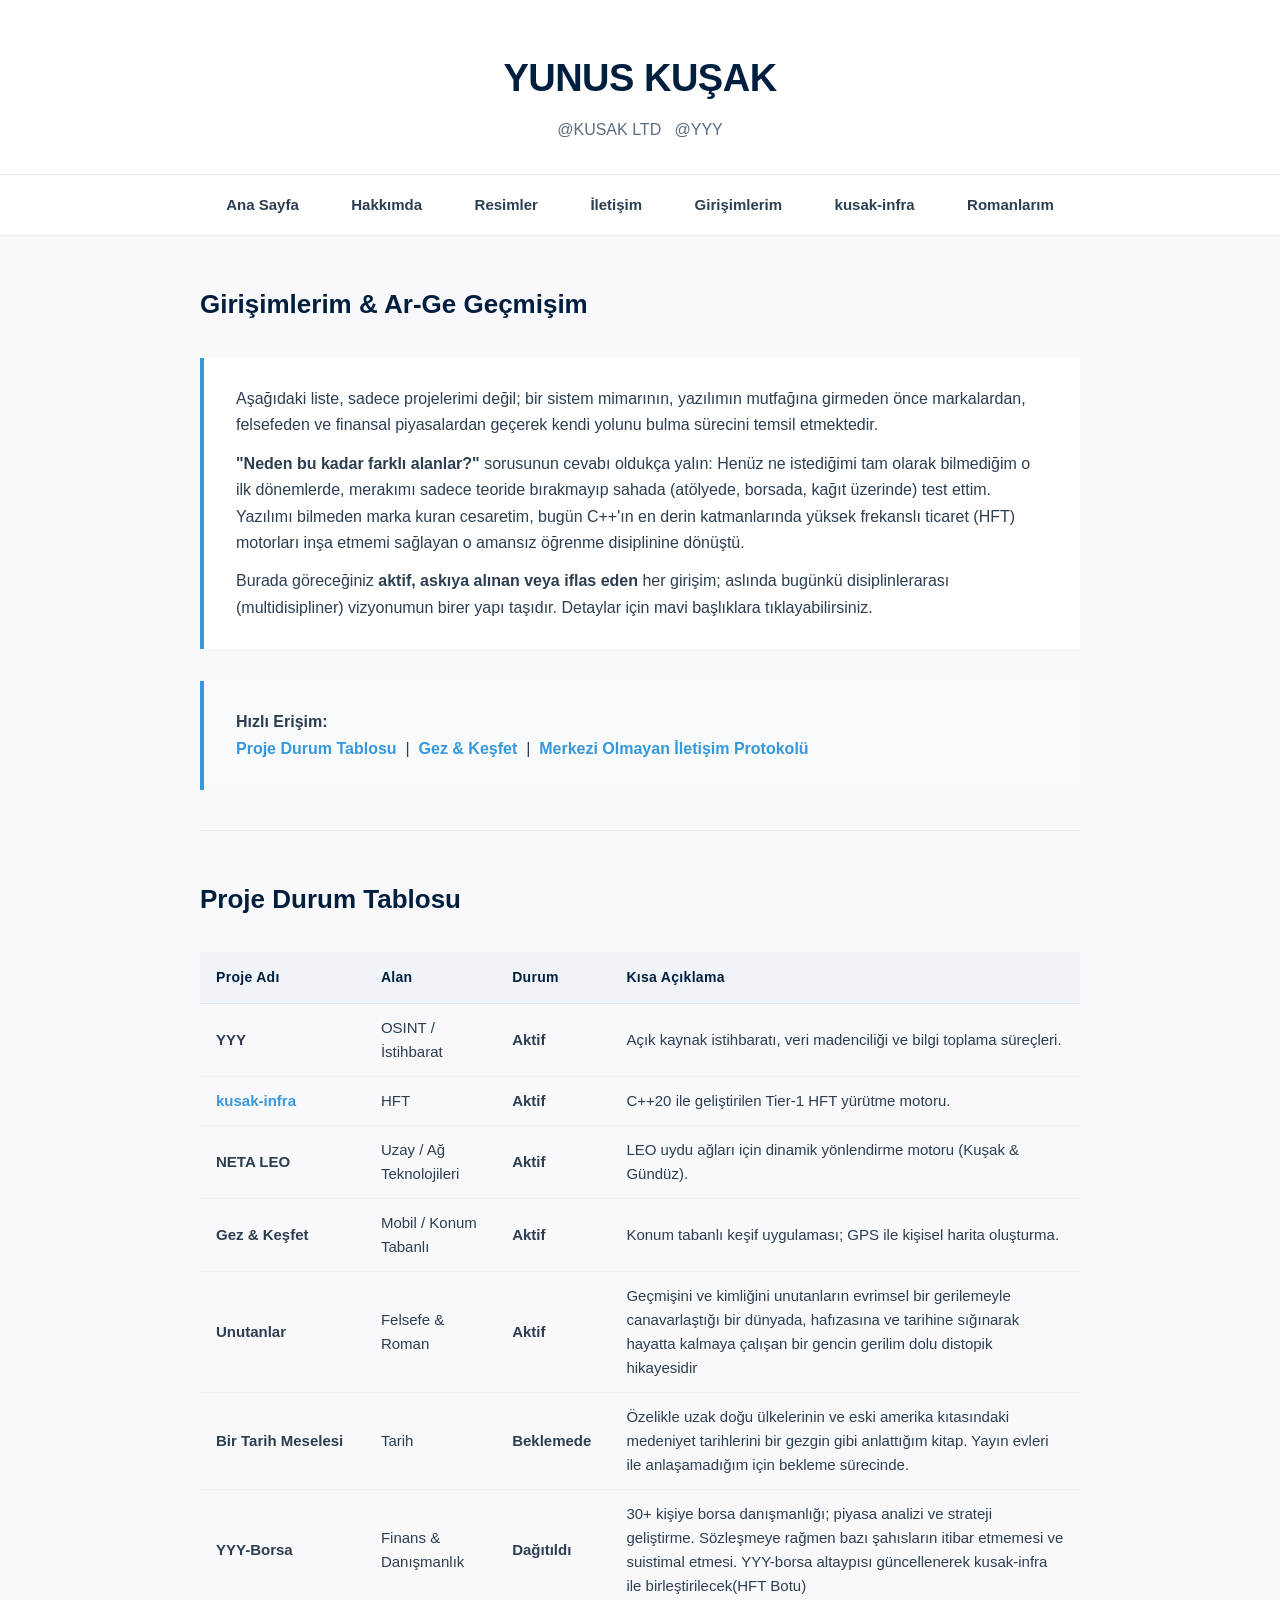
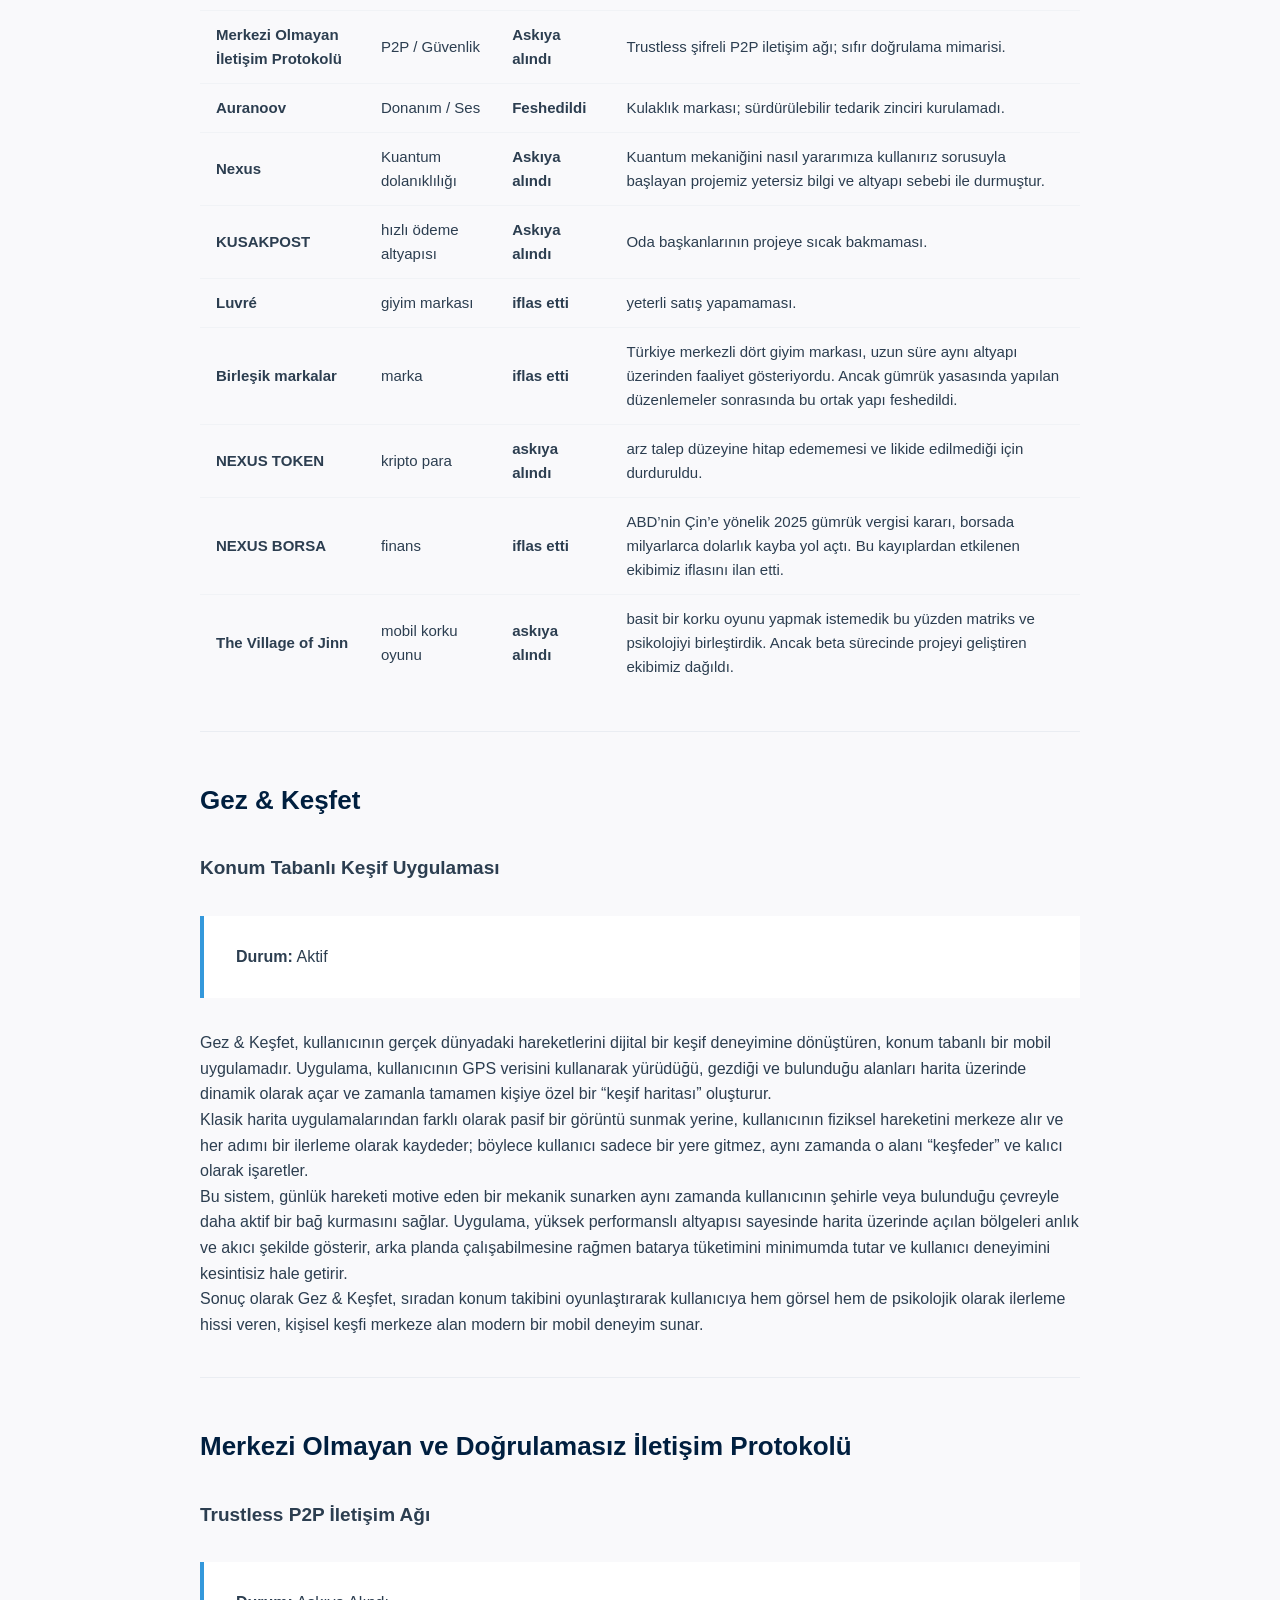
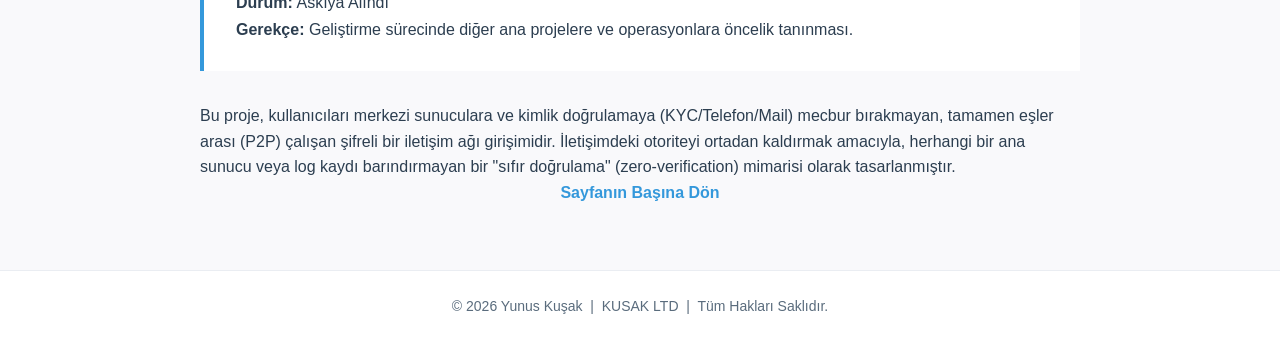
==== girisimlerim.html @ 176829d8 "Update girisimlerim.html" ====
<!DOCTYPE html>
<html>
<head>
    <title>Yunus Kuşak | Girişimlerim</title>
    <meta http-equiv="Content-Type" content="text/html; charset=utf-8">
    <link rel="stylesheet" href="style.css">
</head>
<body>

<div class="site-header">
    <h1>YUNUS KUŞAK</h1>
    <p>@KUSAK LTD &nbsp; @YYY</p>
</div>

<nav>
    <a href="index.html">Ana Sayfa</a>
    <a href="hakkimda.html">Hakkımda</a>
    <a href="resimler.html">Resimler</a>
    <a href="iletisim.html">İletişim</a>
    <a href="girisimlerim.html">Girişimlerim</a>
    <a href="kusak-infra.html">kusak-infra</a>
    <a href="romanlarim.html">Romanlarım</a>
</nav>

<div class="container">

    <h2>Girişimlerim & Ar-Ge Geçmişim</h2>

    <div class="kart-kutu">
        <p>
            Aşağıdaki liste, sadece projelerimi değil; bir sistem mimarının, yazılımın mutfağına girmeden önce markalardan, felsefeden ve finansal piyasalardan geçerek kendi yolunu bulma sürecini temsil etmektedir.
        </p>
        <p>
            <b>"Neden bu kadar farklı alanlar?"</b> sorusunun cevabı oldukça yalın: Henüz ne istediğimi tam olarak bilmediğim o ilk dönemlerde, merakımı sadece teoride bırakmayıp sahada (atölyede, borsada, kağıt üzerinde) test ettim. Yazılımı bilmeden marka kuran cesaretim, bugün C++'ın en derin katmanlarında yüksek frekanslı ticaret (HFT) motorları inşa etmemi sağlayan o amansız öğrenme disiplinine dönüştü.
        </p>
        <p>
            Burada göreceğiniz <b>aktif, askıya alınan veya iflas eden</b> her girişim; aslında bugünkü disiplinlerarası (multidisipliner) vizyonumun birer yapı taşıdır. Detaylar için mavi başlıklara tıklayabilirsiniz.
        </p>
    </div>

    <!-- Hızlı Erişim -->
    <div class="kart-kutu" style="background-color: #f8fafc;">
        <p>
            <b>Hızlı Erişim:</b><br>
            <a href="#tablo">Proje Durum Tablosu</a> &nbsp;|&nbsp;
            <a href="#gezkesfet">Gez &amp; Keşfet</a> &nbsp;|&nbsp;
            <a href="#trustless">Merkezi Olmayan İletişim Protokolü</a>
        </p>
    </div>

    <hr>

    <!-- Proje Durum Tablosu -->
    <a name="tablo"></a>
    <h2>Proje Durum Tablosu</h2>

    <table class="bilgi-tablosu" cellpadding="10" cellspacing="0">
        <tr>
            <th>Proje Adı</th>
            <th>Alan</th>
            <th>Durum</th>
            <th>Kısa Açıklama</th>
        </tr>
        <tr>
            <td><b>YYY</b></td>
            <td>OSINT / İstihbarat</td>
            <td><b>Aktif</b></td>
            <td>Açık kaynak istihbaratı, veri madenciliği ve bilgi toplama süreçleri.</td>
        </tr>
        <tr>
            <td><b><a href="kusak-infra.html">kusak-infra</a></b></td>
            <td>HFT</td>
            <td><b>Aktif</b></td>
            <td>C++20 ile geliştirilen Tier‑1 HFT yürütme motoru.</td>
        </tr>
        <tr>
            <td><b>NETA LEO</b></td>
            <td>Uzay / Ağ Teknolojileri</td>
            <td><b>Aktif</b></td>
            <td>LEO uydu ağları için dinamik yönlendirme motoru (Kuşak &amp; Gündüz).</td>
        </tr>
        <tr>
            <td><b>Gez &amp; Keşfet</b></td>
            <td>Mobil / Konum Tabanlı</td>
            <td><b>Aktif</b></td>
            <td>Konum tabanlı keşif uygulaması; GPS ile kişisel harita oluşturma.</td>
        </tr>
        <tr>
            <td><b>Unutanlar</b></td>
            <td>Felsefe &amp; Roman</td>
            <td><b>Aktif</b></td>
            <td>Geçmişini ve kimliğini unutanların evrimsel bir gerilemeyle canavarlaştığı bir dünyada, hafızasına ve tarihine sığınarak hayatta kalmaya çalışan bir gencin gerilim dolu distopik hikayesidir</td>
        </tr>
        <tr>
            <td><b>Bir Tarih Meselesi</b></td>
            <td>Tarih</td>
            <td><b>Beklemede</b></td>
            <td>Özelikle uzak doğu ülkelerinin ve eski amerika kıtasındaki medeniyet tarihlerini bir gezgin gibi anlattığım kitap. Yayın evleri ile anlaşamadığım için bekleme sürecinde.</td>
        </tr>
        <tr>
            <td><b>YYY-Borsa</b></td>
            <td>Finans &amp; Danışmanlık</td>
            <td><b>Dağıtıldı</b></td>
            <td>30+ kişiye borsa danışmanlığı; piyasa analizi ve strateji geliştirme. Sözleşmeye rağmen bazı şahısların itibar etmemesi ve suistimal etmesi. YYY-borsa altaypısı güncellenerek kusak-infra ile birleştirilecek(HFT Botu)</td>
        </tr>
        <tr>
            <td><b>Merkezi Olmayan İletişim Protokolü</b></td>
            <td>P2P / Güvenlik</td>
            <td><b>Askıya alındı</b></td>
            <td>Trustless şifreli P2P iletişim ağı; sıfır doğrulama mimarisi.</td>
        </tr>
        <tr>
            <td><b>Auranoov</b></td>
            <td>Donanım / Ses</td>
            <td><b>Feshedildi</b></td>
            <td>Kulaklık markası; sürdürülebilir tedarik zinciri kurulamadı.</td>
        </tr>
        <tr>
            <td><b>Nexus</b></td>
            <td>Kuantum dolanıklılığı</td>
            <td><b>Askıya alındı</b></td>
            <td>Kuantum mekaniğini nasıl yararımıza kullanırız sorusuyla başlayan projemiz yetersiz bilgi ve altyapı sebebi ile durmuştur.</td>
        </tr>
        <tr>
            <td><b>KUSAKPOST</b></td>
            <td>hızlı ödeme altyapısı</td>
            <td><b>Askıya alındı</b></td>
            <td>Oda başkanlarının projeye sıcak bakmaması.</td>
        </tr>
        <tr>
            <td><b>Luvré</b></td>
            <td>giyim markası</td>
            <td><b>iflas etti</b></td>
            <td>yeterli satış yapamaması.</td>
        </tr>
        <tr>
            <td><b>Birleşik markalar</b></td>
            <td>marka</td>
            <td><b>iflas etti</b></td>
            <td>Türkiye merkezli dört giyim markası, uzun süre aynı altyapı üzerinden faaliyet gösteriyordu. Ancak gümrük yasasında yapılan düzenlemeler sonrasında bu ortak yapı feshedildi.</td>
        </tr>
        <tr>
            <td><b>NEXUS TOKEN</b></td>
            <td>kripto para</td>
            <td><b>askıya alındı</b></td>
            <td>arz talep düzeyine hitap edememesi ve likide edilmediği için durduruldu.</td>
        </tr>
        <tr>
            <td><b>NEXUS BORSA</b></td>
            <td>finans</td>
            <td><b>iflas etti</b></td>
            <td>ABD’nin Çin’e yönelik 2025 gümrük vergisi kararı, borsada milyarlarca dolarlık kayba yol açtı. Bu kayıplardan etkilenen ekibimiz iflasını ilan etti.</td>
        </tr>
        <tr>
            <td><b>The Village of Jinn</b></td>
            <td>mobil korku oyunu</td>
            <td><b>askıya alındı</b></td>
            <td>basit bir korku oyunu yapmak istemedik bu yüzden matriks ve psikolojiyi birleştirdik. Ancak beta sürecinde projeyi geliştiren ekibimiz dağıldı.</td>
        </tr>
    </table>

    <hr>

    <!-- Gez & Keşfet Detay -->
    <a name="gezkesfet"></a>
    <h2>Gez &amp; Keşfet</h2>

    <h3>Konum Tabanlı Keşif Uygulaması</h3>

    <div class="kart-kutu">
        <p>
            <b>Durum:</b> Aktif
        </p>
    </div>

    <p>
        Gez &amp; Keşfet, kullanıcının gerçek dünyadaki hareketlerini dijital bir keşif deneyimine
        dönüştüren, konum tabanlı bir mobil uygulamadır. Uygulama, kullanıcının GPS verisini
        kullanarak yürüdüğü, gezdiği ve bulunduğu alanları harita üzerinde dinamik olarak açar ve
        zamanla tamamen kişiye özel bir “keşif haritası” oluşturur.
    </p>
    <p>
        Klasik harita uygulamalarından farklı olarak pasif bir görüntü sunmak yerine, kullanıcının
        fiziksel hareketini merkeze alır ve her adımı bir ilerleme olarak kaydeder; böylece kullanıcı
        sadece bir yere gitmez, aynı zamanda o alanı “keşfeder” ve kalıcı olarak işaretler.
    </p>
    <p>
        Bu sistem, günlük hareketi motive eden bir mekanik sunarken aynı zamanda kullanıcının
        şehirle veya bulunduğu çevreyle daha aktif bir bağ kurmasını sağlar. Uygulama, yüksek
        performanslı altyapısı sayesinde harita üzerinde açılan bölgeleri anlık ve akıcı şekilde
        gösterir, arka planda çalışabilmesine rağmen batarya tüketimini minimumda tutar ve
        kullanıcı deneyimini kesintisiz hale getirir.
    </p>
    <p>
        Sonuç olarak Gez &amp; Keşfet, sıradan konum takibini oyunlaştırarak kullanıcıya hem
        görsel hem de psikolojik olarak ilerleme hissi veren, kişisel keşfi merkeze alan modern
        bir mobil deneyim sunar.
    </p>

    <hr>

    <!-- Merkezi Olmayan İletişim Protokolü Detay -->
    <a name="trustless"></a>
    <h2>Merkezi Olmayan ve Doğrulamasız İletişim Protokolü</h2>

    <h3>Trustless P2P İletişim Ağı</h3>

    <div class="kart-kutu">
        <p>
            <b>Durum:</b> Askıya Alındı<br>
            <b>Gerekçe:</b> Geliştirme sürecinde diğer ana projelere ve operasyonlara öncelik tanınması.
        </p>
    </div>

    <p>
        Bu proje, kullanıcıları merkezi sunuculara ve kimlik doğrulamaya (KYC/Telefon/Mail)
        mecbur bırakmayan, tamamen eşler arası (P2P) çalışan şifreli bir iletişim ağı girişimidir.
        İletişimdeki otoriteyi ortadan kaldırmak amacıyla, herhangi bir ana sunucu veya log kaydı
        barındırmayan bir "sıfır doğrulama" (zero‑verification) mimarisi olarak tasarlanmıştır.
    </p>

    <p style="text-align: center;">
        <a href="#tablo">Sayfanın Başına Dön</a>
    </p>

</div>

<footer>
    <p>
        &copy; 2026 Yunus Kuşak &nbsp;|&nbsp; KUSAK LTD &nbsp;|&nbsp; Tüm Hakları Saklıdır.
    </p>
</footer>

</body>
</html>
---- style.css ----
* {
  margin: 0;
  padding: 0;
}

body {
  background-color: #F9F9FB;
  color: #2C3E50;
  font-family: 'Inter', 'Segoe UI', 'Roboto', Arial, Verdana, sans-serif;
  font-size: 16px;
  line-height: 1.6;
}

.site-header {
  background-color: #FFFFFF;
  padding: 48px 24px 32px 24px;
  text-align: center;
  border-bottom: 1px solid #EAEDF2;
}

.site-header h1 {
  color: #001F3F;
  font-size: 38px;
  font-weight: bold;
  letter-spacing: -0.5px;
  margin-bottom: 8px;
}

.site-header p {
  color: #5A6C7D;
  font-size: 16px;
}

nav {
  background-color: #FFFFFF;
  padding: 0;
  text-align: center;
  border-bottom: 1px solid #EAEDF2;
}

nav a {
  display: inline-block;
  color: #2C3E50;
  text-decoration: none;
  padding: 18px 24px;
  font-size: 15px;
  font-weight: bold;
}

nav a:hover {
  color: #3498DB;
  background-color: #F0F4F8;
}

.container {
  width: 880px;
  margin: 48px auto;
  padding: 0 24px;
}

h2 {
  color: #001F3F;
  font-size: 26px;
  font-weight: bold;
  margin-top: 48px;
  margin-bottom: 20px;
}

h3 {
  color: #2C3E50;
  font-size: 19px;
  font-weight: bold;
  margin-top: 32px;
  margin-bottom: 12px;
}

hr {
  border: none;
  border-top: 1px solid #EAEDF2;
  margin: 40px 0;
}

a {
  color: #3498DB;
  text-decoration: none;
  font-weight: bold;
}

a:hover {
  color: #001F3F;
  text-decoration: underline;
}

ul, ol {
  padding-left: 24px;
  margin: 16px 0;
  line-height: 1.7;
  color: #2C3E50;
}

table {
  border-collapse: collapse;
  width: 100%;
  margin: 32px 0;
  background-color: transparent;
  border: 1px solid #E1E6EC;
}

th {
  background-color: #F0F4F8;
  color: #001F3F;
  padding: 14px 16px;
  text-align: left;
  font-weight: bold;
  font-size: 14px;
  letter-spacing: 0.3px;
  border-bottom: 1px solid #E1E6EC;
}

td {
  padding: 12px 16px;
  border-bottom: 1px solid #F1F3F6;
  color: #2C3E50;
  background-color: #FFFFFF;
  vertical-align: middle;
  font-size: 15px;
}

tr:last-child td {
  border-bottom: none;
}

tr:hover td {
  background-color: #F9FBFD;
}

.kart-kutu {
  background-color: #FFFFFF;
  border: none;
  border-left: 4px solid #3498DB;
  padding: 28px 32px;
  margin: 32px 0;
}

.kart-kutu p {
  margin-bottom: 12px;
  color: #2C3E50;
  line-height: 1.65;
}

.kart-kutu p:last-child {
  margin-bottom: 0;
}

.form-satir {
  margin-bottom: 28px;
}

label {
  display: block;
  color: #001F3F;
  font-weight: bold;
  font-size: 15px;
  margin-bottom: 8px;
}

input[type="text"],
input[type="password"],
input[type="email"],
textarea {
  width: 100%;
  max-width: 600px;
  background-color: #FFFFFF;
  border: 1px solid #DDE1E7;
  color: #2C3E50;
  padding: 12px 16px;
  font-family: inherit;
  font-size: 16px;
}

input:focus,
textarea:focus {
  border-color: #3498DB;
  outline: none;
  background-color: #F5FAFF;
}

textarea {
  vertical-align: top;
}

input[type="submit"],
input[type="reset"] {
  background-color: #3498DB;
  color: #FFFFFF;
  border: none;
  padding: 12px 32px;
  font-family: inherit;
  font-size: 16px;
  font-weight: bold;
  margin-right: 12px;
}

input[type="reset"] {
  background-color: #E1E6EC;
  color: #2C3E50;
}

input[type="submit"]:hover {
  background-color: #001F3F;
}

input[type="reset"]:hover {
  background-color: #CFD6DF;
}

input[type="checkbox"],
input[type="radio"] {
  margin-right: 8px;
}

.secenekler {
  line-height: 2;
}

.resim-alan {
  background-color: #FFFFFF;
  border: 1px solid #EAEDF2;
  display: inline-block;
  padding: 12px;
  margin: 12px;
  text-align: center;
  vertical-align: top;
  width: 240px;
}

.resim-alan p {
  color: #2C3E50;
  font-size: 14px;
  font-weight: bold;
  margin: 10px 0 0 0;
}

.resim-alan img {
  width: 100%;
  height: auto;
  background-color: #F0F4F8;
  display: block;
  border: 1px solid #EAEDF2;
}

.profil-resim {
  border: 2px solid #3498DB;
  padding: 3px;
  background-color: #FFFFFF;
}

.bilgi-tablosu,
.girisim-tablosu {
  background-color: transparent;
  border: none;
}

.bilgi-tablosu td,
.girisim-tablosu td {
  background-color: transparent;
}

.bilgi-etiket {
  background-color: #F0F4F8;
  width: 160px;
  color: #001F3F;
  font-weight: bold;
}

.bilgi-deger {
  background-color: #FFFFFF;
  color: #2C3E50;
}

footer {
  background-color: #FFFFFF;
  border-top: 1px solid #EAEDF2;
  text-align: center;
  padding: 24px;
  color: #5A6C7D;
  font-size: 14px;
  margin-top: 64px;
}

footer a {
  color: #3498DB;
  text-decoration: none;
  font-weight: bold;
}

footer a:hover {
  color: #001F3F;
}

.tesekkur-bolum {
  background-color: #FFFFFF;
  border: 1px solid #EAEDF2;
  padding: 32px 24px;
  margin-top: 40px;
  text-align: center;
}

.tesekkur-bolum h2 {
  color: #001F3F;
  margin-bottom: 20px;
}

.tesekkur-bolum h3 {
  color: #3498DB;
}

.tesekkur-bolum p {
  color: #2C3E50;
  max-width: 600px;
  margin: 0 auto 16px auto;
}

.tesekkur-bolum .isim-listesi {
  list-style: none;
  padding: 0;
  text-align: center;
}

.tesekkur-bolum .isim-listesi li {
  display: inline-block;
  margin: 6px 12px;
  font-weight: bold;
  color: #2C3E50;
}
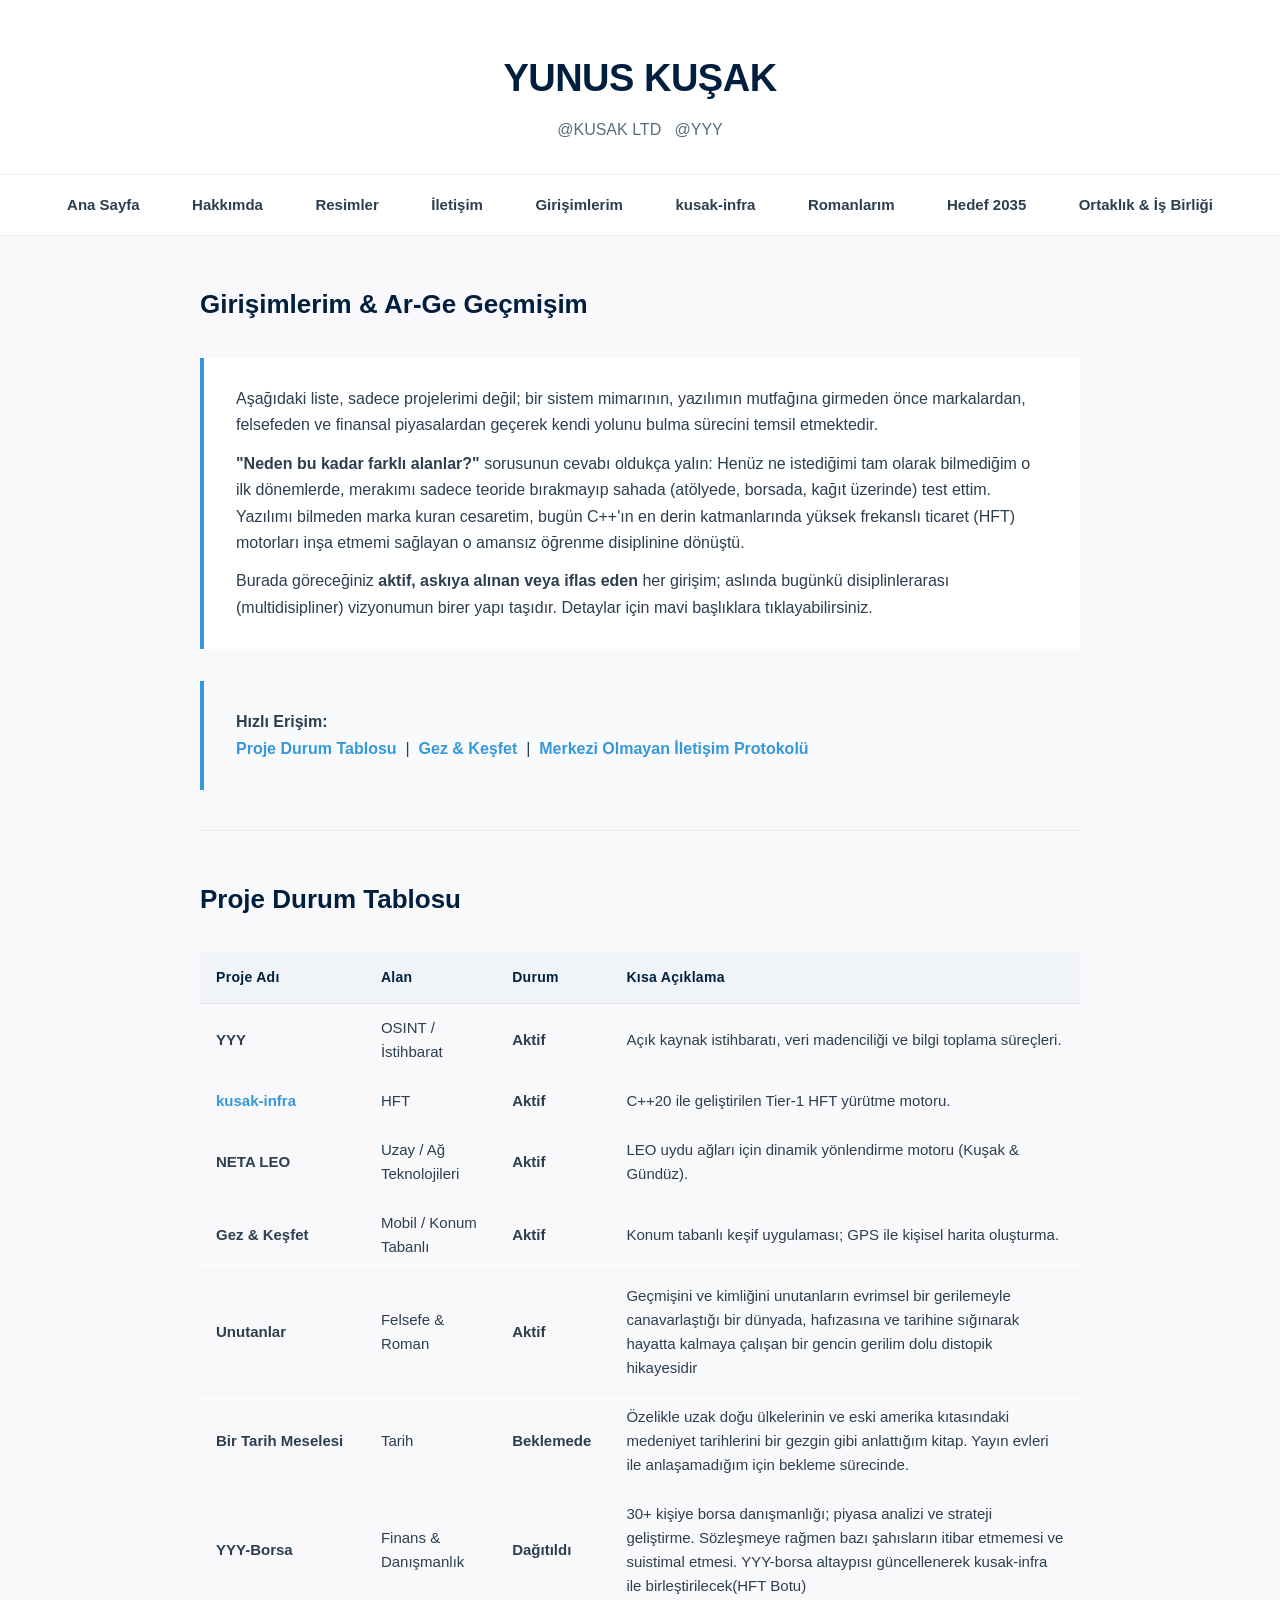
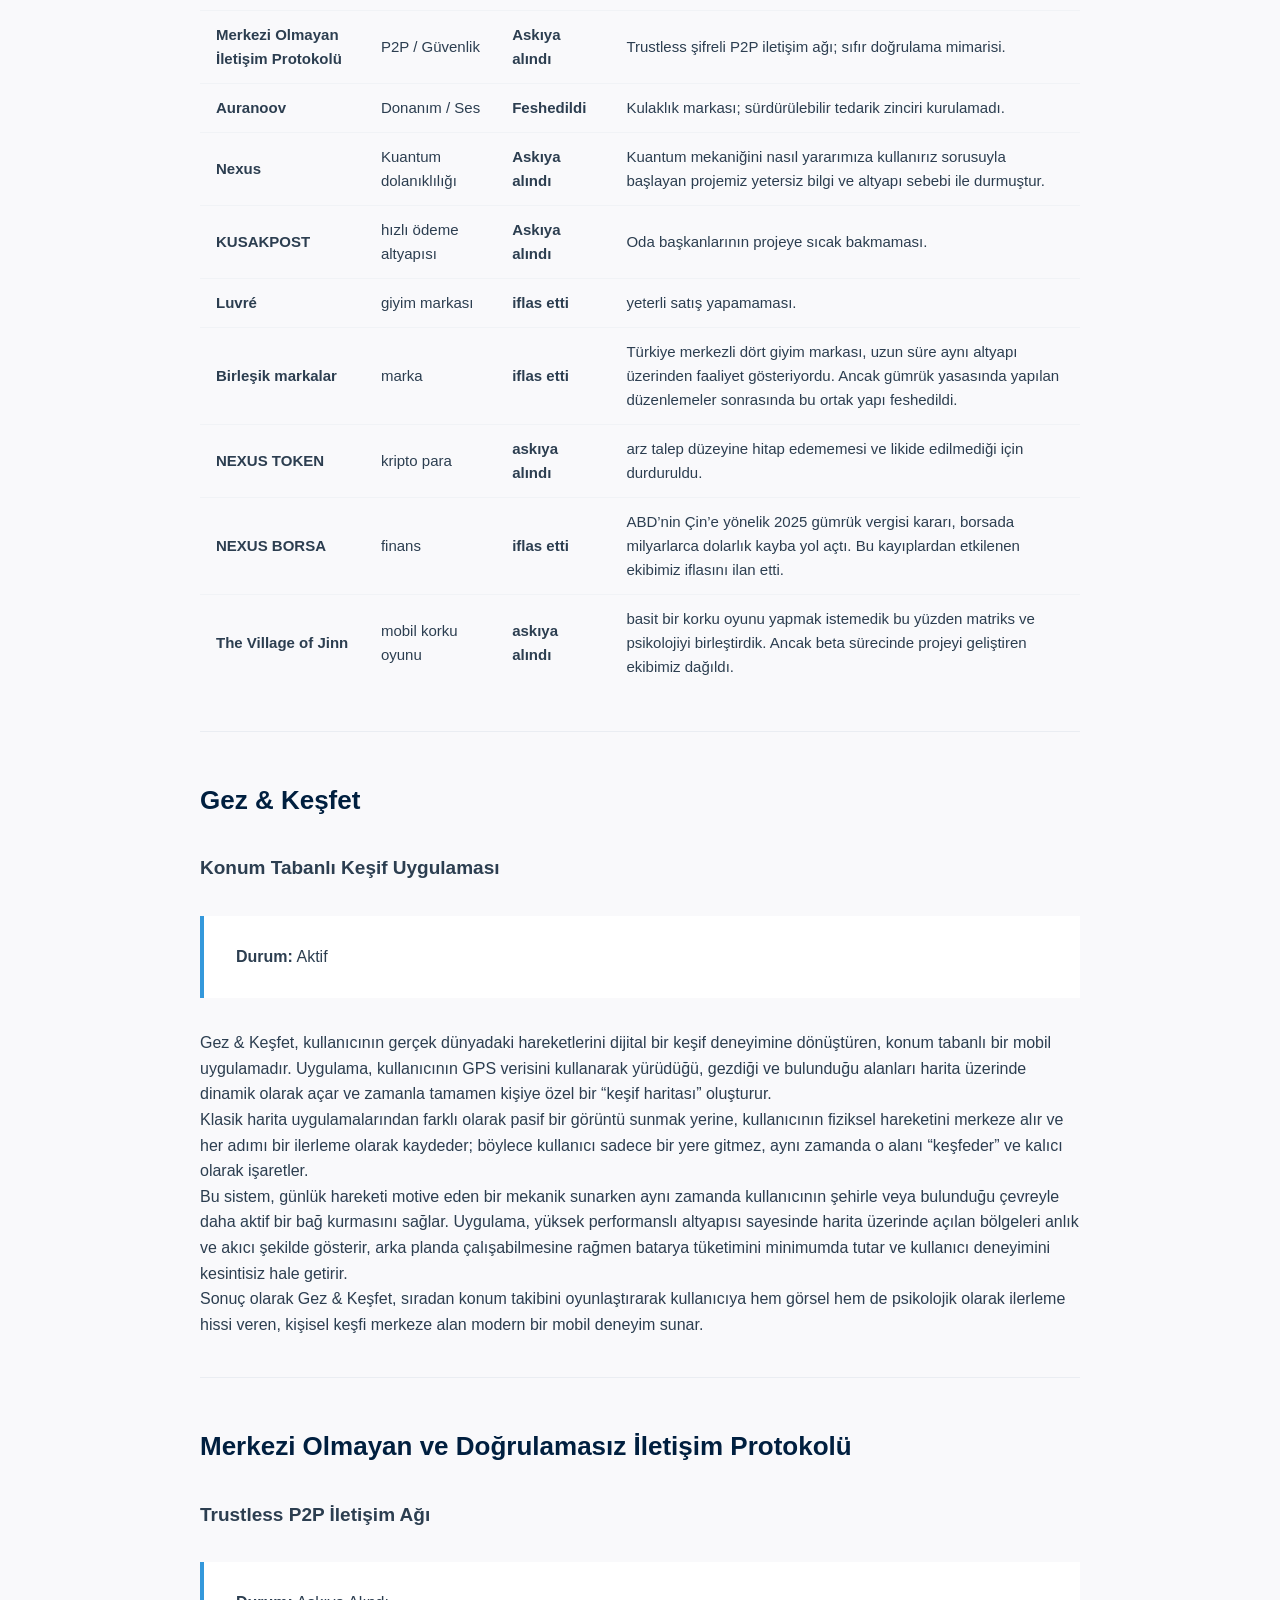
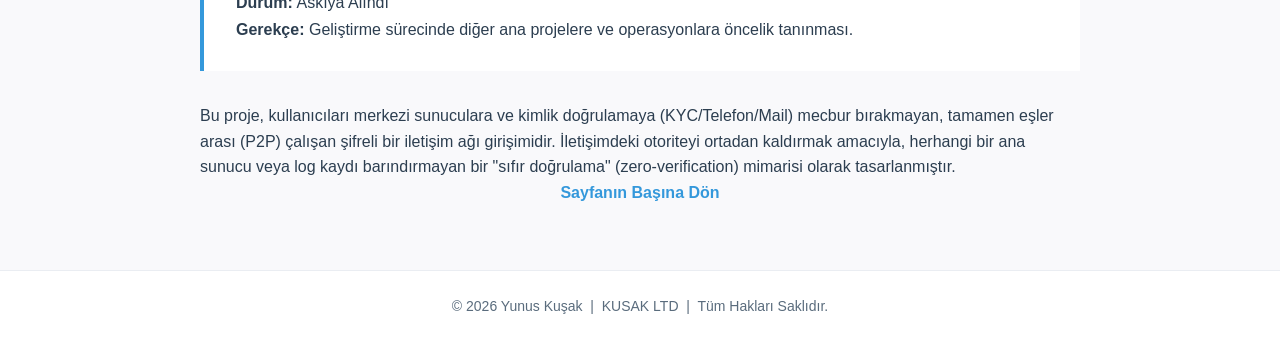
==== commit 7f2ee1f7: "Update girisimlerim.html" ====
--- a/girisimlerim.html
+++ b/girisimlerim.html
@@ -20,6 +20,8 @@
     <a href="girisimlerim.html">Girişimlerim</a>
     <a href="kusak-infra.html">kusak-infra</a>
     <a href="romanlarim.html">Romanlarım</a>
+    <a href="hedef2035.html">Hedef 2035</a>
+    <a href="ortaklik.html">Ortaklık & İş Birliği</a>
 </nav>
 
 <div class="container">
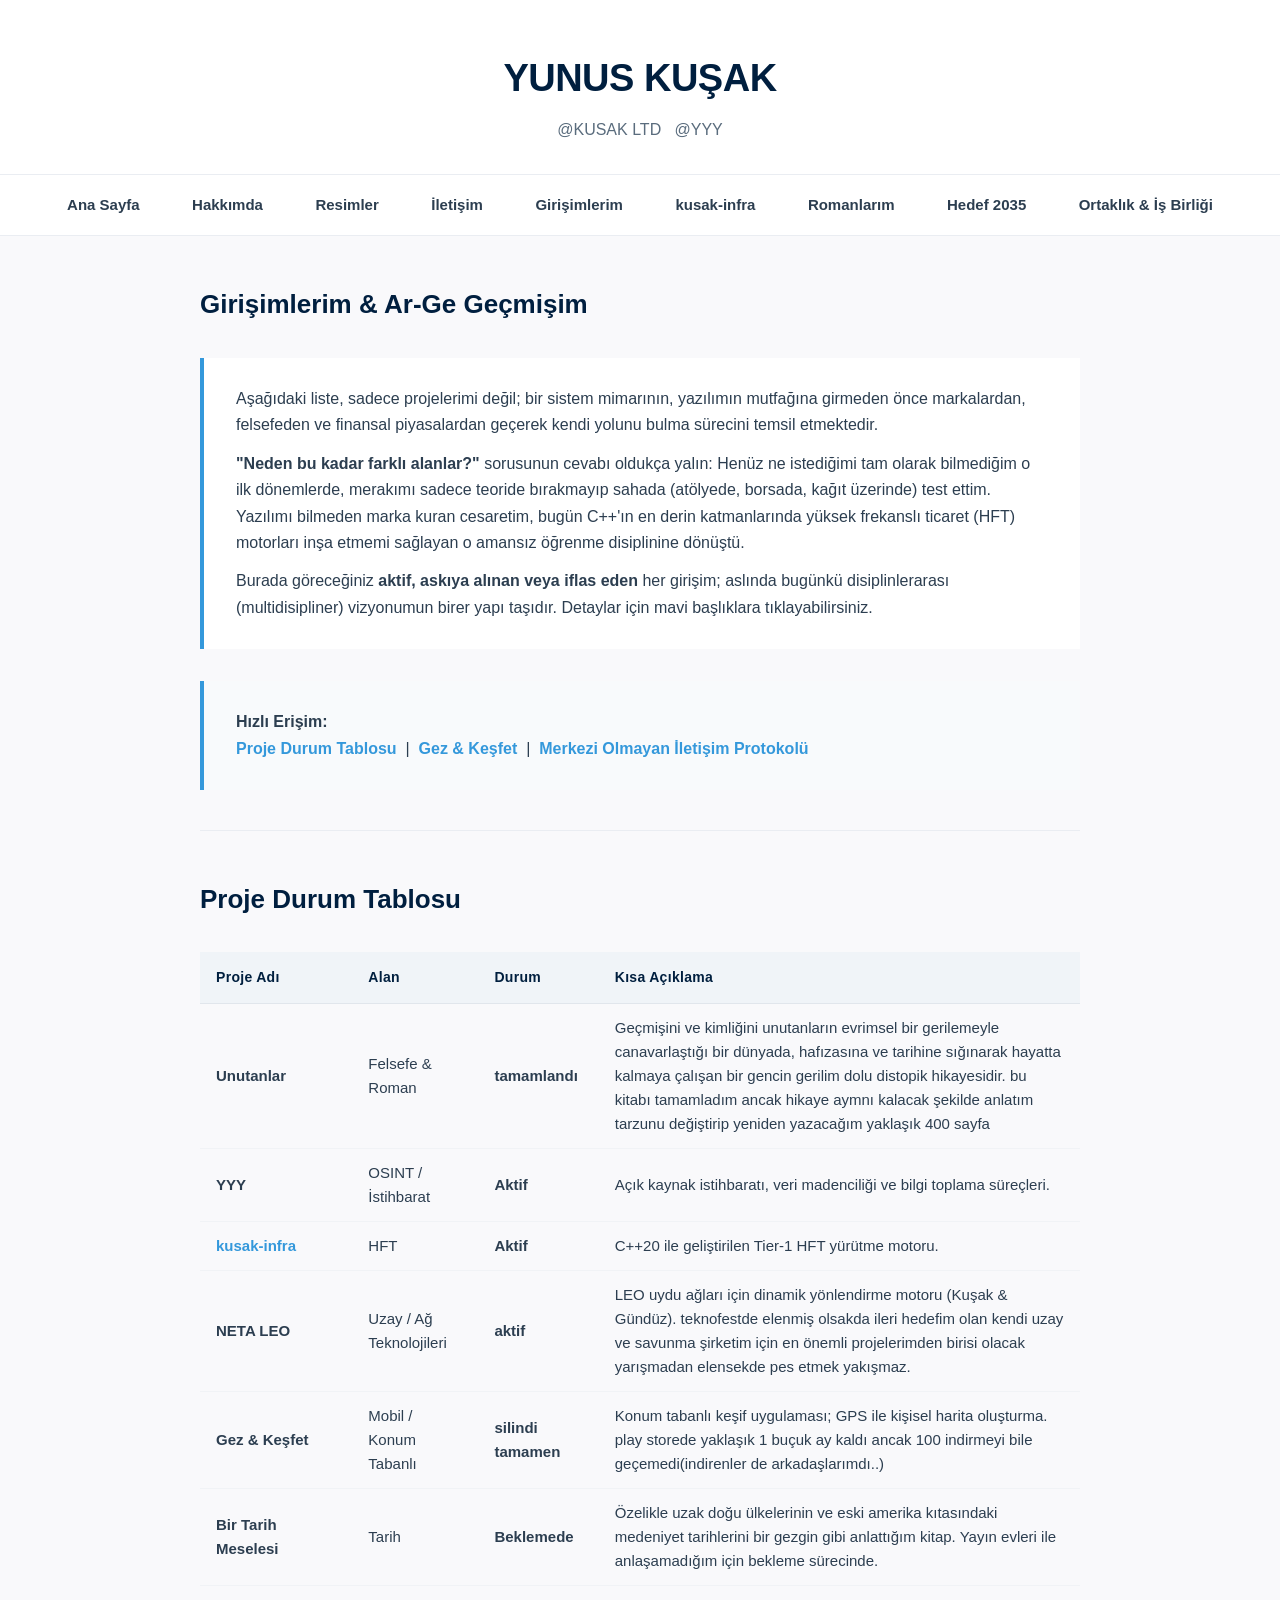
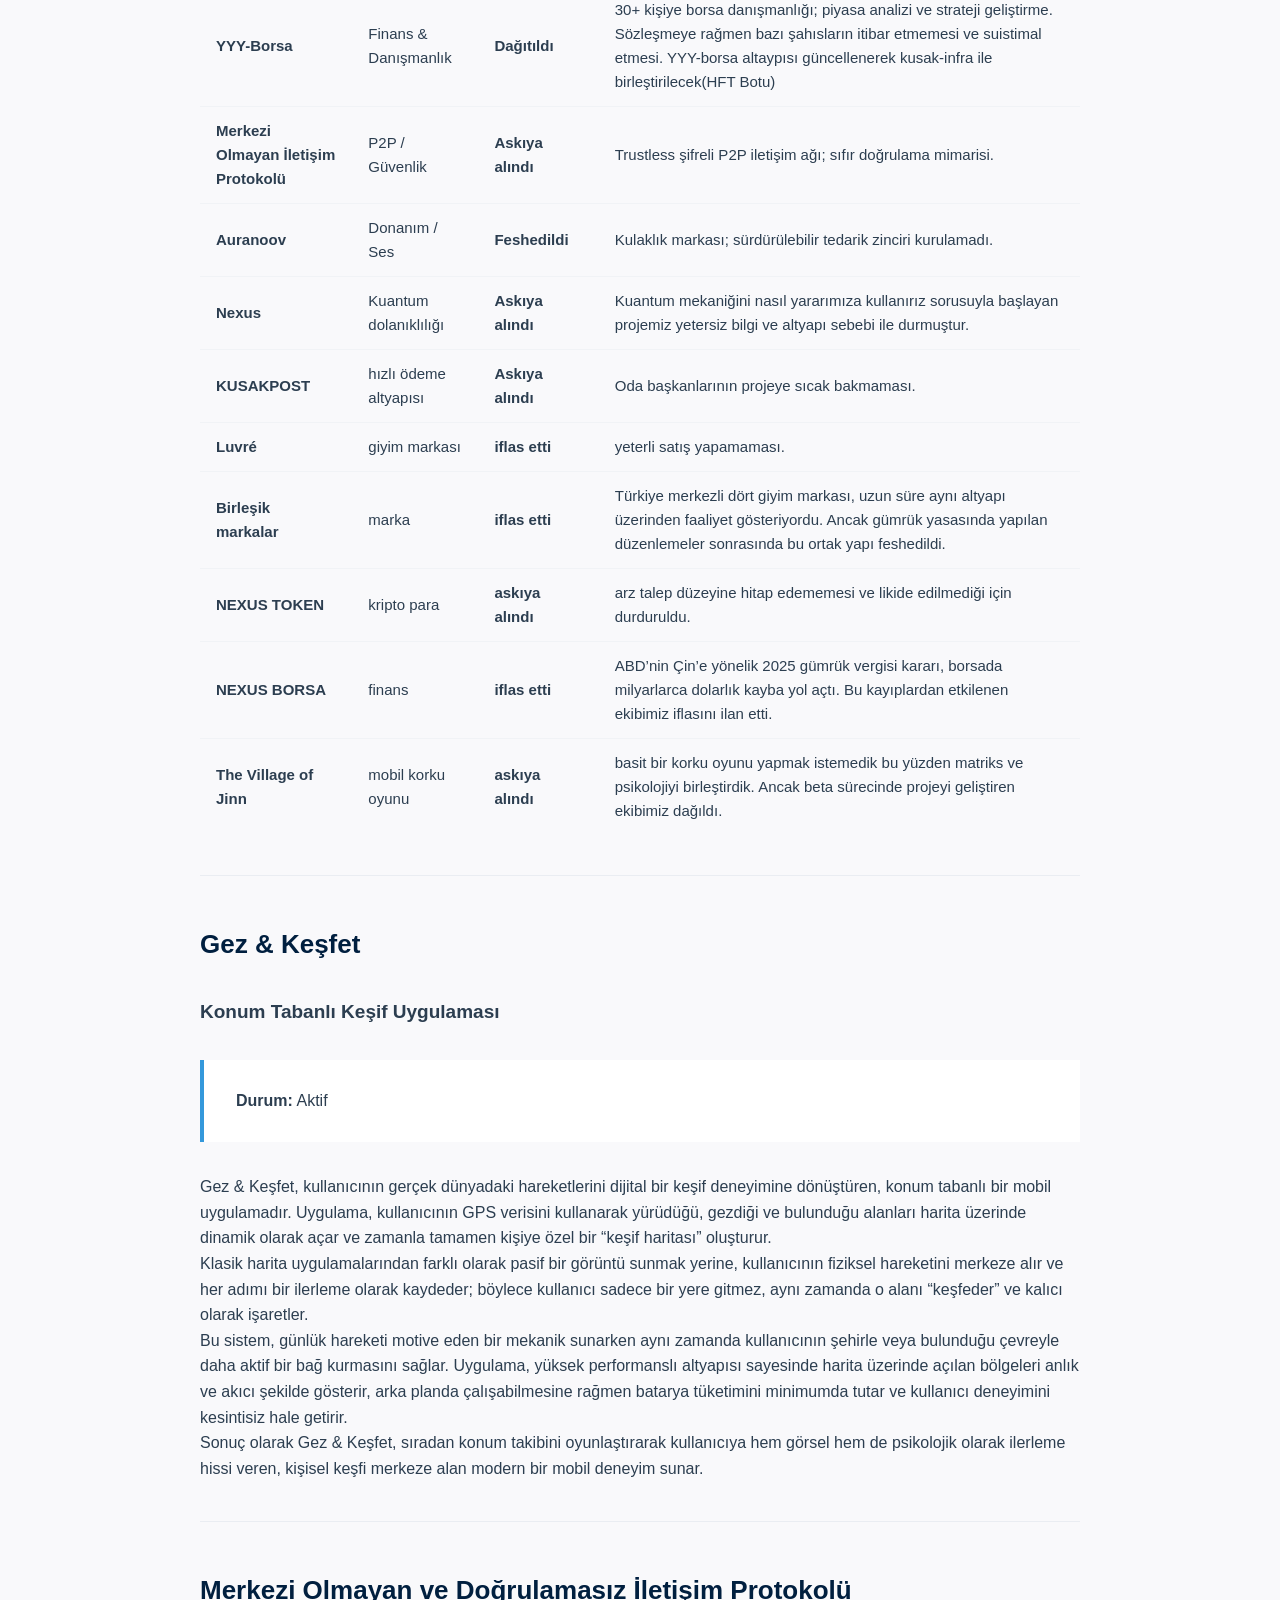
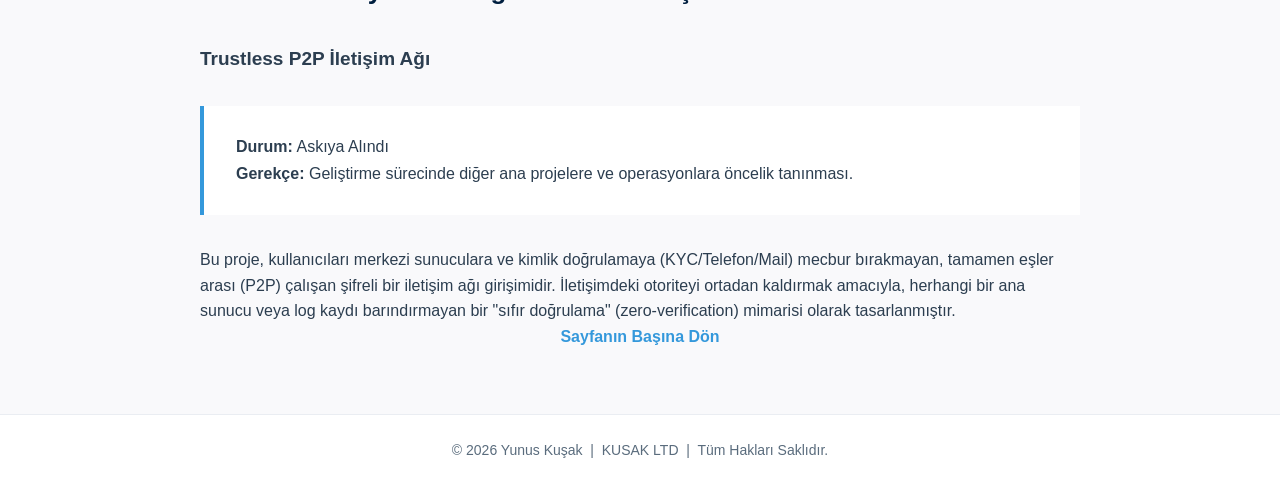
==== commit f2616a46: "Update girisimlerim.html" ====
--- a/girisimlerim.html
+++ b/girisimlerim.html
@@ -24,7 +24,7 @@
     <a href="ortaklik.html">Ortaklık & İş Birliği</a>
 </nav>
 
-<div class="container">
+<div class="container"> 
 
     <h2>Girişimlerim & Ar-Ge Geçmişim</h2>
 
@@ -64,6 +64,12 @@
             <th>Kısa Açıklama</th>
         </tr>
         <tr>
+            <td><b>Unutanlar</b></td>
+            <td>Felsefe &amp; Roman</td>
+            <td><b>tamamlandı</b></td>
+            <td>Geçmişini ve kimliğini unutanların evrimsel bir gerilemeyle canavarlaştığı bir dünyada, hafızasına ve tarihine sığınarak hayatta kalmaya çalışan bir gencin gerilim dolu distopik hikayesidir. bu kitabı tamamladım ancak hikaye aymnı kalacak şekilde anlatım tarzunu değiştirip yeniden yazacağım yaklaşık 400 sayfa</td>
+        </tr>
+        <tr>
             <td><b>YYY</b></td>
             <td>OSINT / İstihbarat</td>
             <td><b>Aktif</b></td>
@@ -78,20 +84,15 @@
         <tr>
             <td><b>NETA LEO</b></td>
             <td>Uzay / Ağ Teknolojileri</td>
-            <td><b>Aktif</b></td>
-            <td>LEO uydu ağları için dinamik yönlendirme motoru (Kuşak &amp; Gündüz).</td>
+            <td><b>aktif</b></td>
+            <td>LEO uydu ağları için dinamik yönlendirme motoru (Kuşak &amp; Gündüz). teknofestde elenmiş olsakda ileri hedefim olan kendi uzay ve savunma şirketim için en önemli projelerimden birisi olacak yarışmadan elensekde pes etmek yakışmaz.</td>
         </tr>
         <tr>
             <td><b>Gez &amp; Keşfet</b></td>
             <td>Mobil / Konum Tabanlı</td>
-            <td><b>Aktif</b></td>
-            <td>Konum tabanlı keşif uygulaması; GPS ile kişisel harita oluşturma.</td>
-        </tr>
-        <tr>
-            <td><b>Unutanlar</b></td>
-            <td>Felsefe &amp; Roman</td>
-            <td><b>Aktif</b></td>
-            <td>Geçmişini ve kimliğini unutanların evrimsel bir gerilemeyle canavarlaştığı bir dünyada, hafızasına ve tarihine sığınarak hayatta kalmaya çalışan bir gencin gerilim dolu distopik hikayesidir</td>
+            <td><b>silindi tamamen</b></td>
+            <td>Konum tabanlı keşif uygulaması; GPS ile kişisel harita oluşturma. play storede yaklaşık 1 buçuk ay kaldı ancak 100 indirmeyi bile 
+             geçemedi(indirenler de arkadaşlarımdı..)</td>
         </tr>
         <tr>
             <td><b>Bir Tarih Meselesi</b></td>
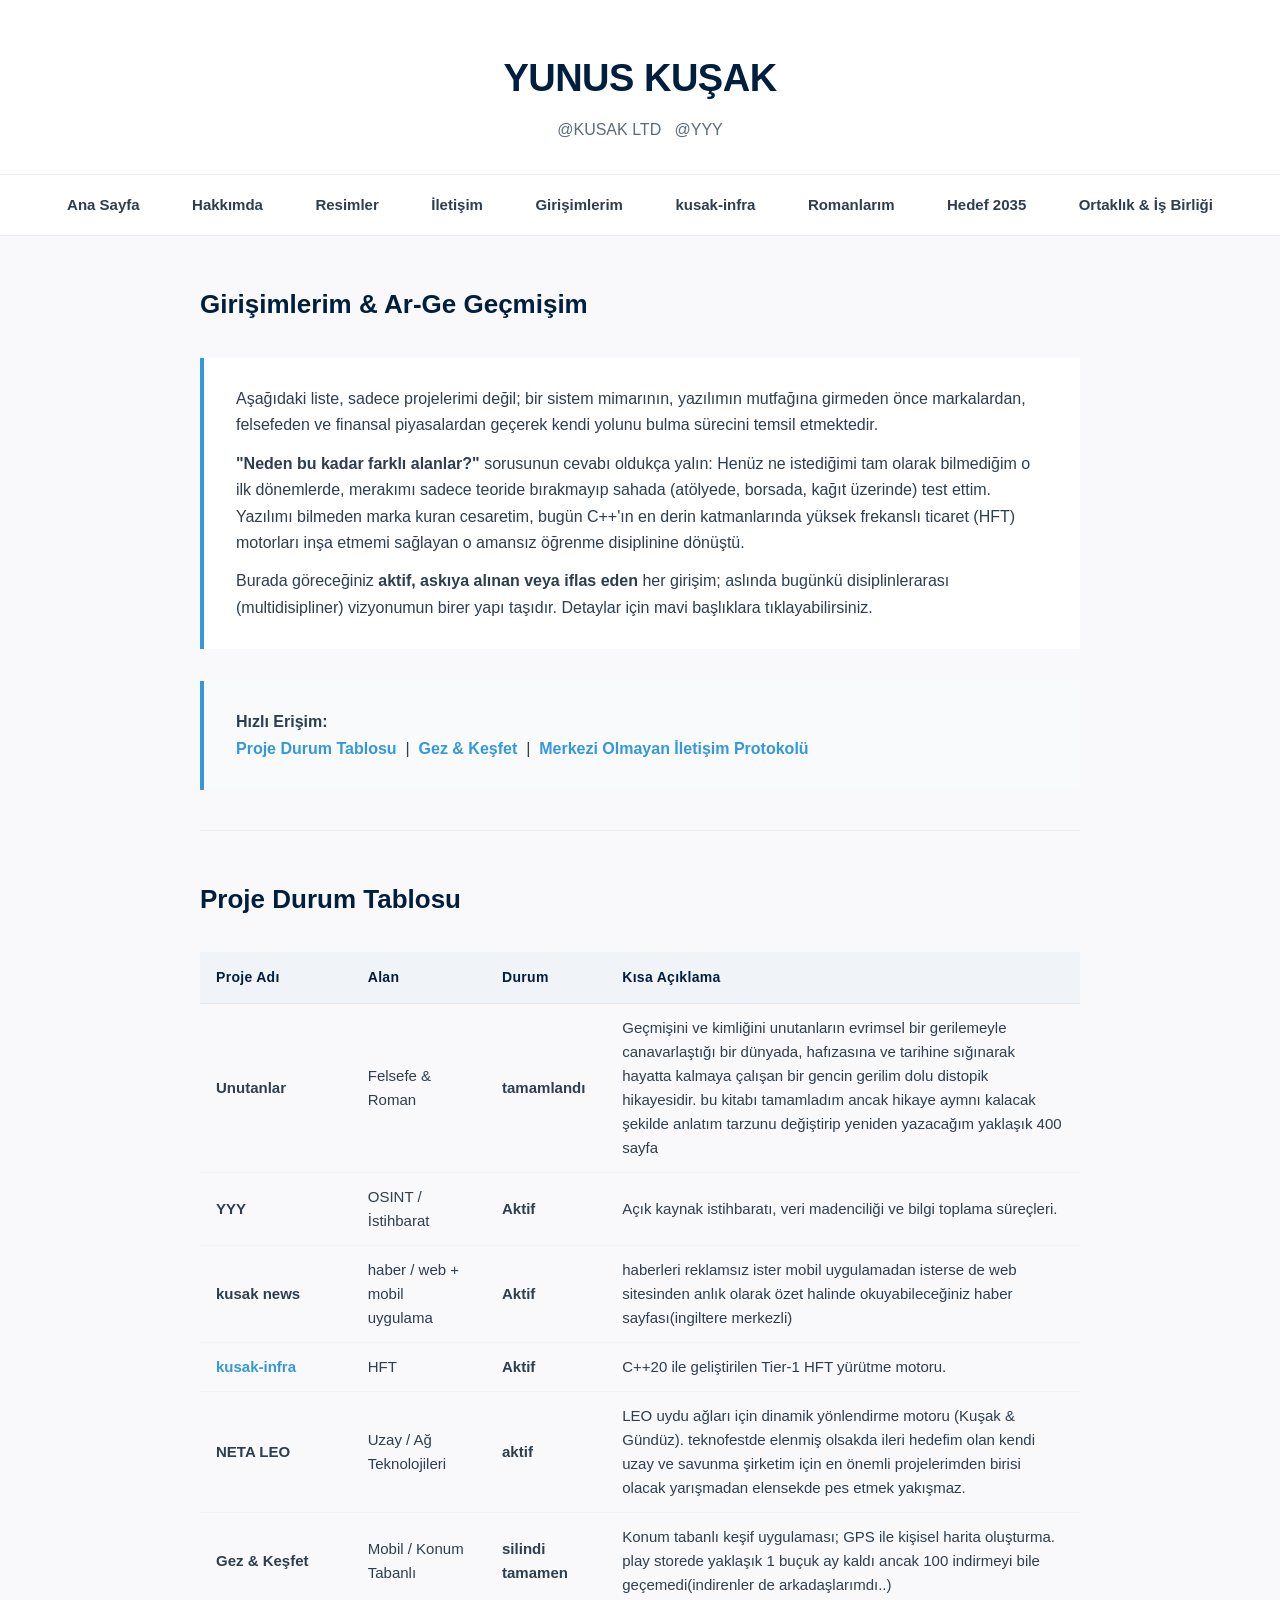
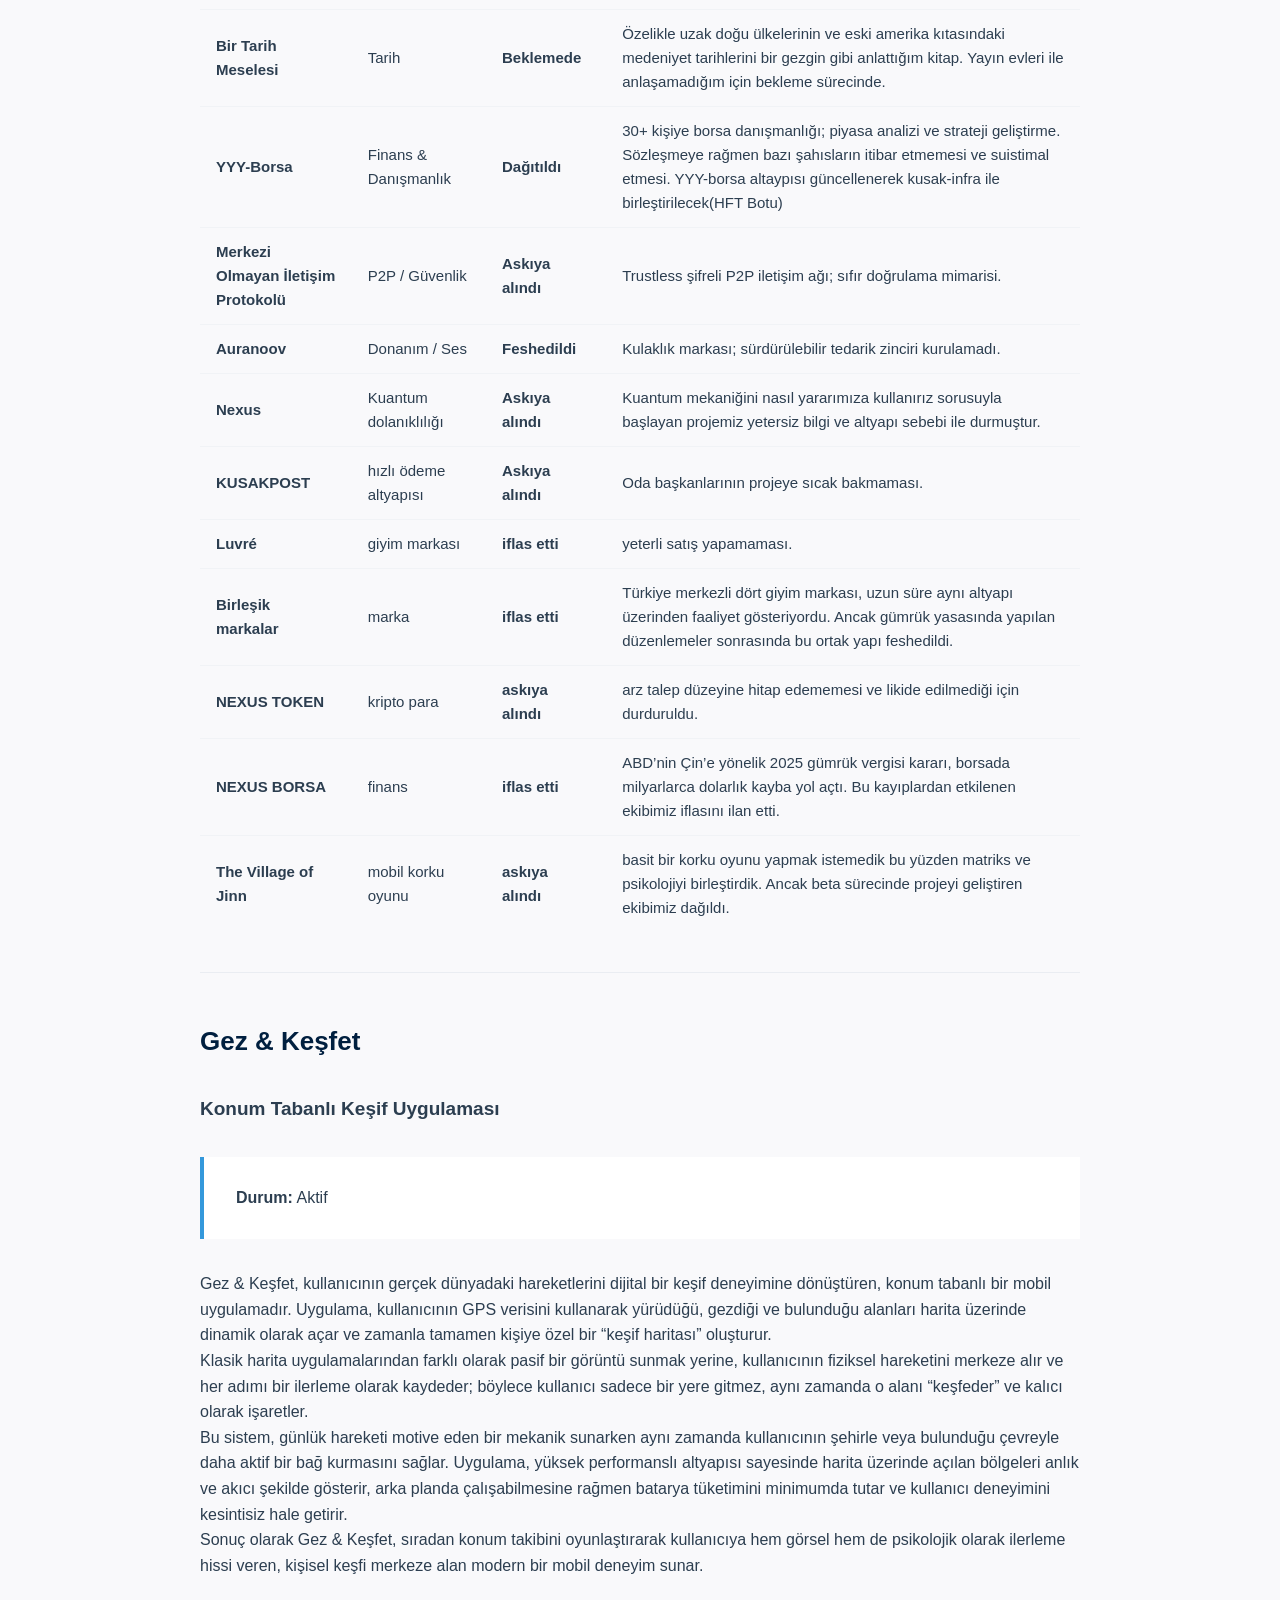
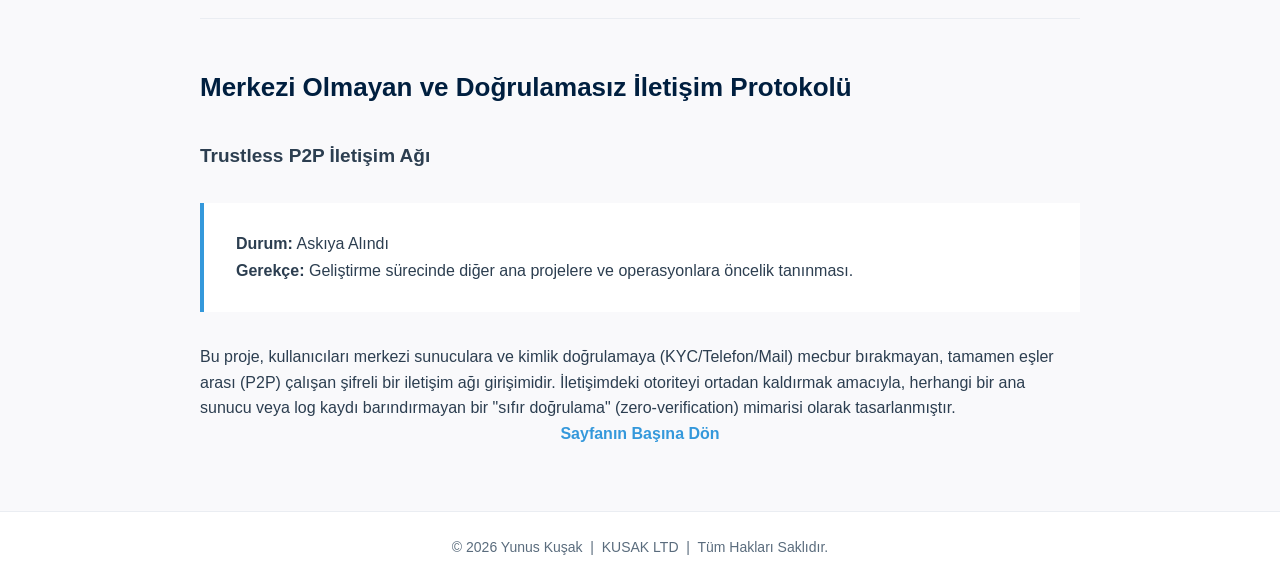
==== commit ae154928: "Update girisimlerim.html" ====
--- a/girisimlerim.html
+++ b/girisimlerim.html
@@ -75,6 +75,12 @@
             <td><b>Aktif</b></td>
             <td>Açık kaynak istihbaratı, veri madenciliği ve bilgi toplama süreçleri.</td>
         </tr>
+         <tr>
+            <td><b>kusak news</b></td>
+            <td>haber / web + mobil uygulama</td>
+            <td><b>Aktif</b></td>
+            <td>haberleri reklamsız ister mobil uygulamadan isterse de web sitesinden anlık olarak özet halinde okuyabileceğiniz haber sayfası(ingiltere merkezli)</td>
+        </tr>
         <tr>
             <td><b><a href="kusak-infra.html">kusak-infra</a></b></td>
             <td>HFT</td>
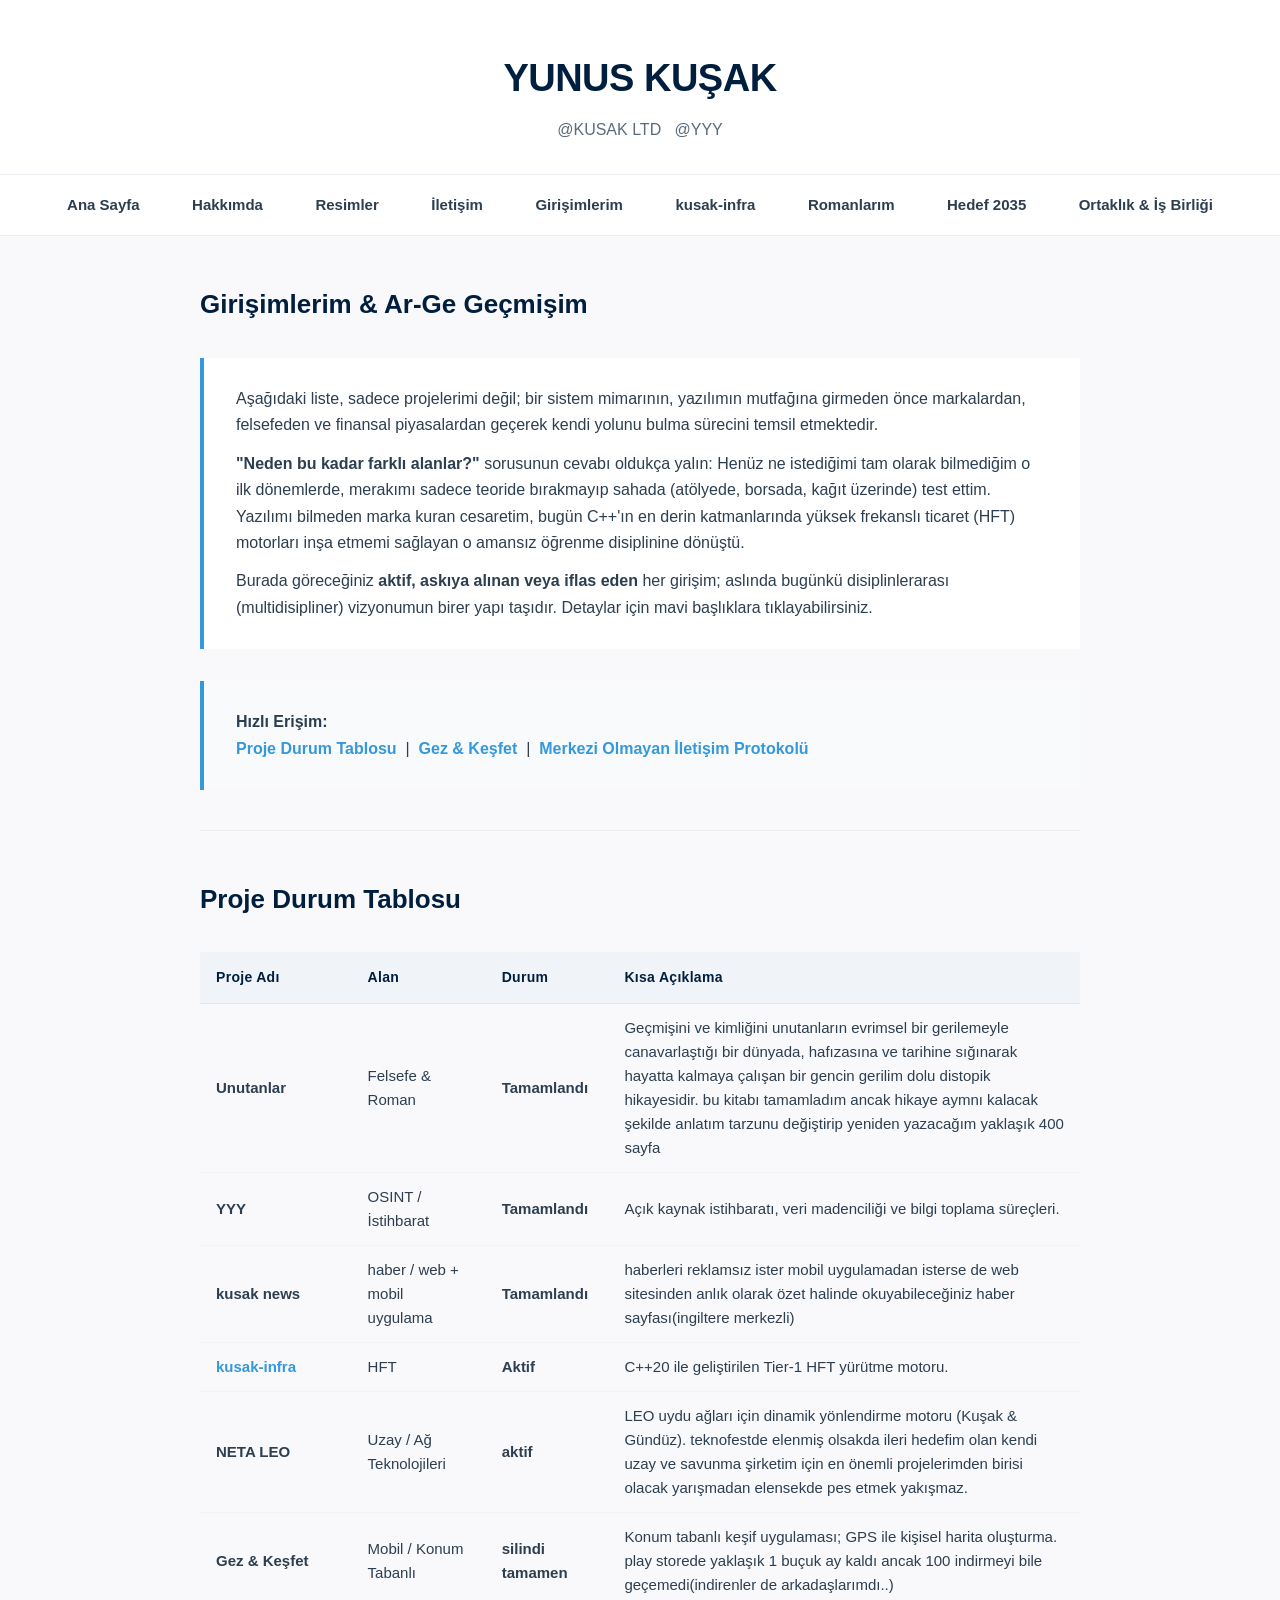
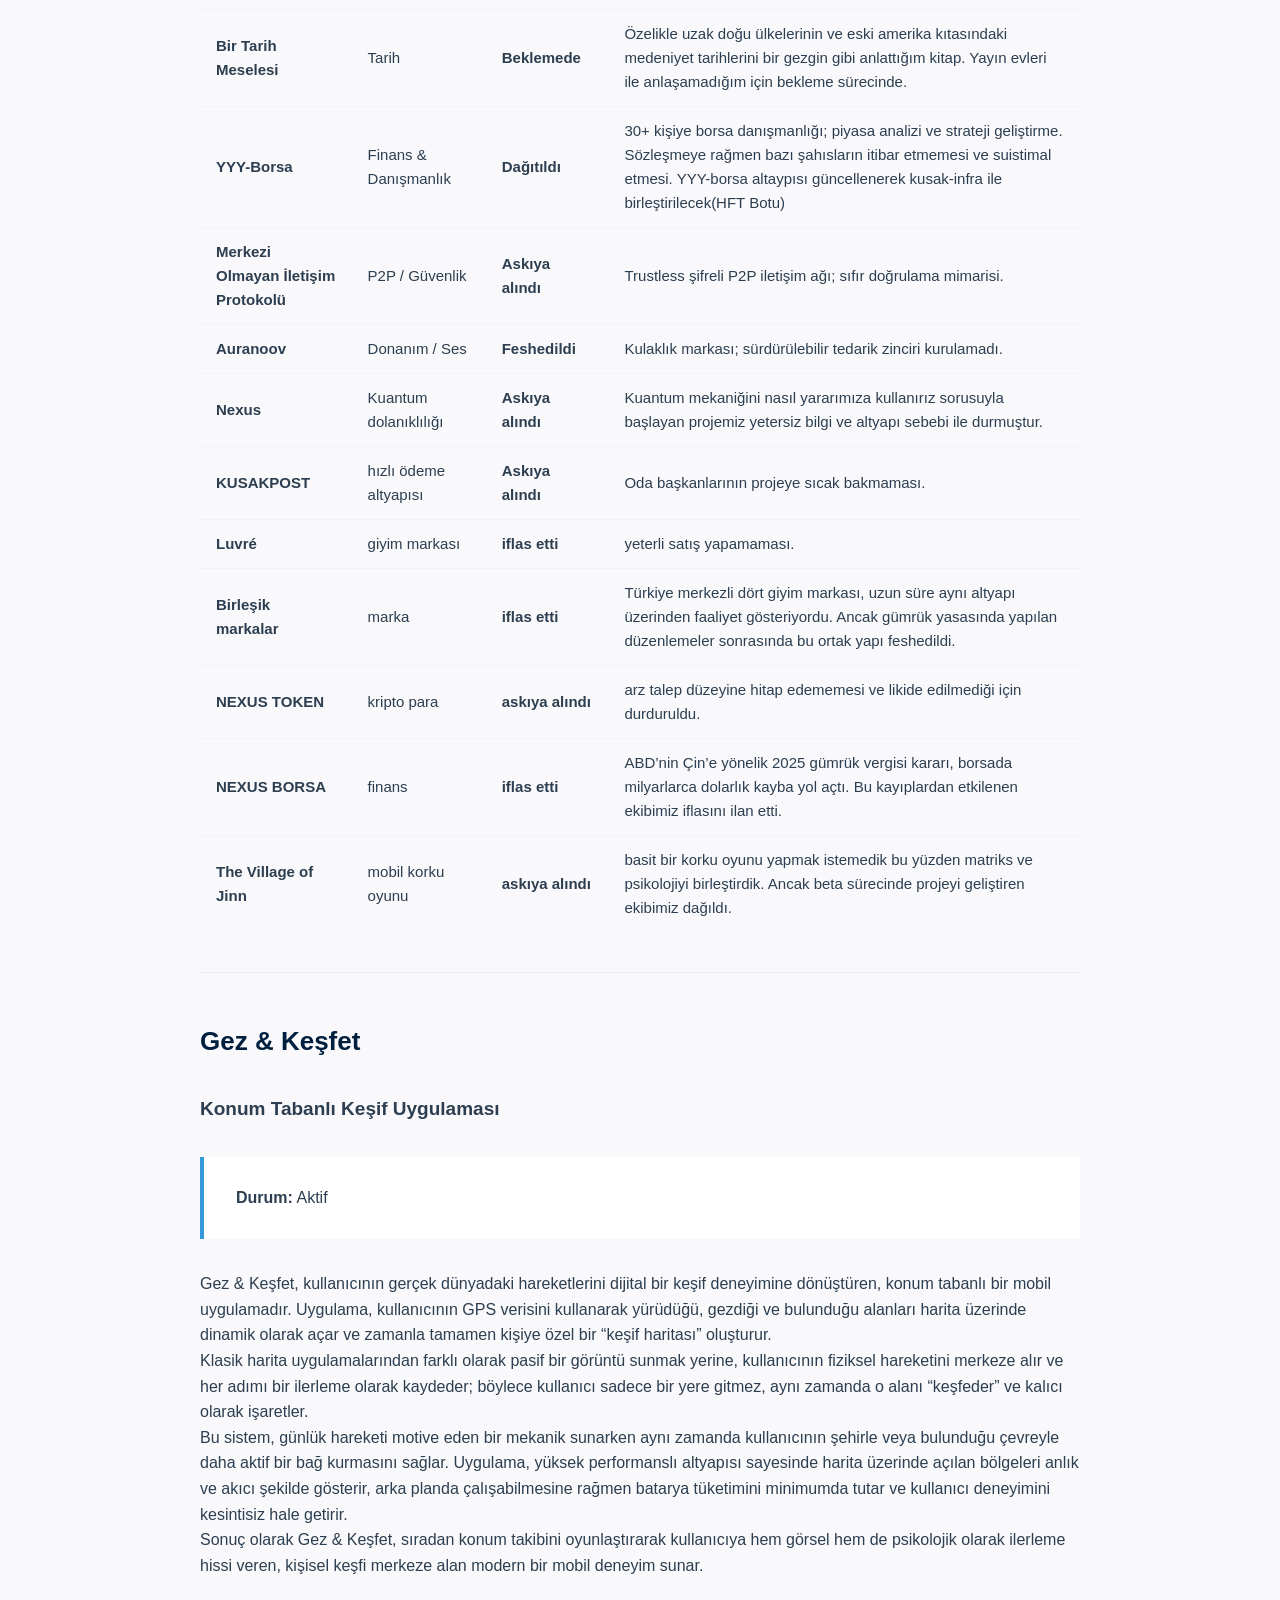
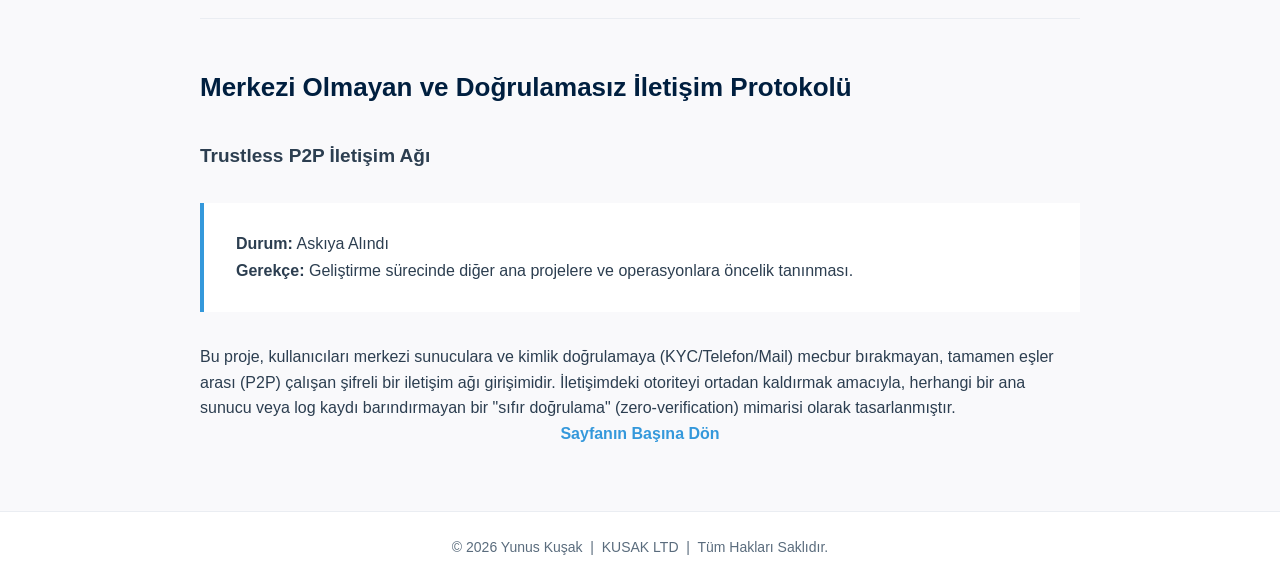
==== commit 044c8836: "Update girisimlerim.html" ====
--- a/girisimlerim.html
+++ b/girisimlerim.html
@@ -66,19 +66,19 @@
         <tr>
             <td><b>Unutanlar</b></td>
             <td>Felsefe &amp; Roman</td>
-            <td><b>tamamlandı</b></td>
+            <td><b>Tamamlandı</b></td>
             <td>Geçmişini ve kimliğini unutanların evrimsel bir gerilemeyle canavarlaştığı bir dünyada, hafızasına ve tarihine sığınarak hayatta kalmaya çalışan bir gencin gerilim dolu distopik hikayesidir. bu kitabı tamamladım ancak hikaye aymnı kalacak şekilde anlatım tarzunu değiştirip yeniden yazacağım yaklaşık 400 sayfa</td>
         </tr>
         <tr>
             <td><b>YYY</b></td>
             <td>OSINT / İstihbarat</td>
-            <td><b>Aktif</b></td>
+            <td><b>Tamamlandı</b></td>
             <td>Açık kaynak istihbaratı, veri madenciliği ve bilgi toplama süreçleri.</td>
         </tr>
          <tr>
             <td><b>kusak news</b></td>
             <td>haber / web + mobil uygulama</td>
-            <td><b>Aktif</b></td>
+            <td><b>Tamamlandı</b></td>
             <td>haberleri reklamsız ister mobil uygulamadan isterse de web sitesinden anlık olarak özet halinde okuyabileceğiniz haber sayfası(ingiltere merkezli)</td>
         </tr>
         <tr>
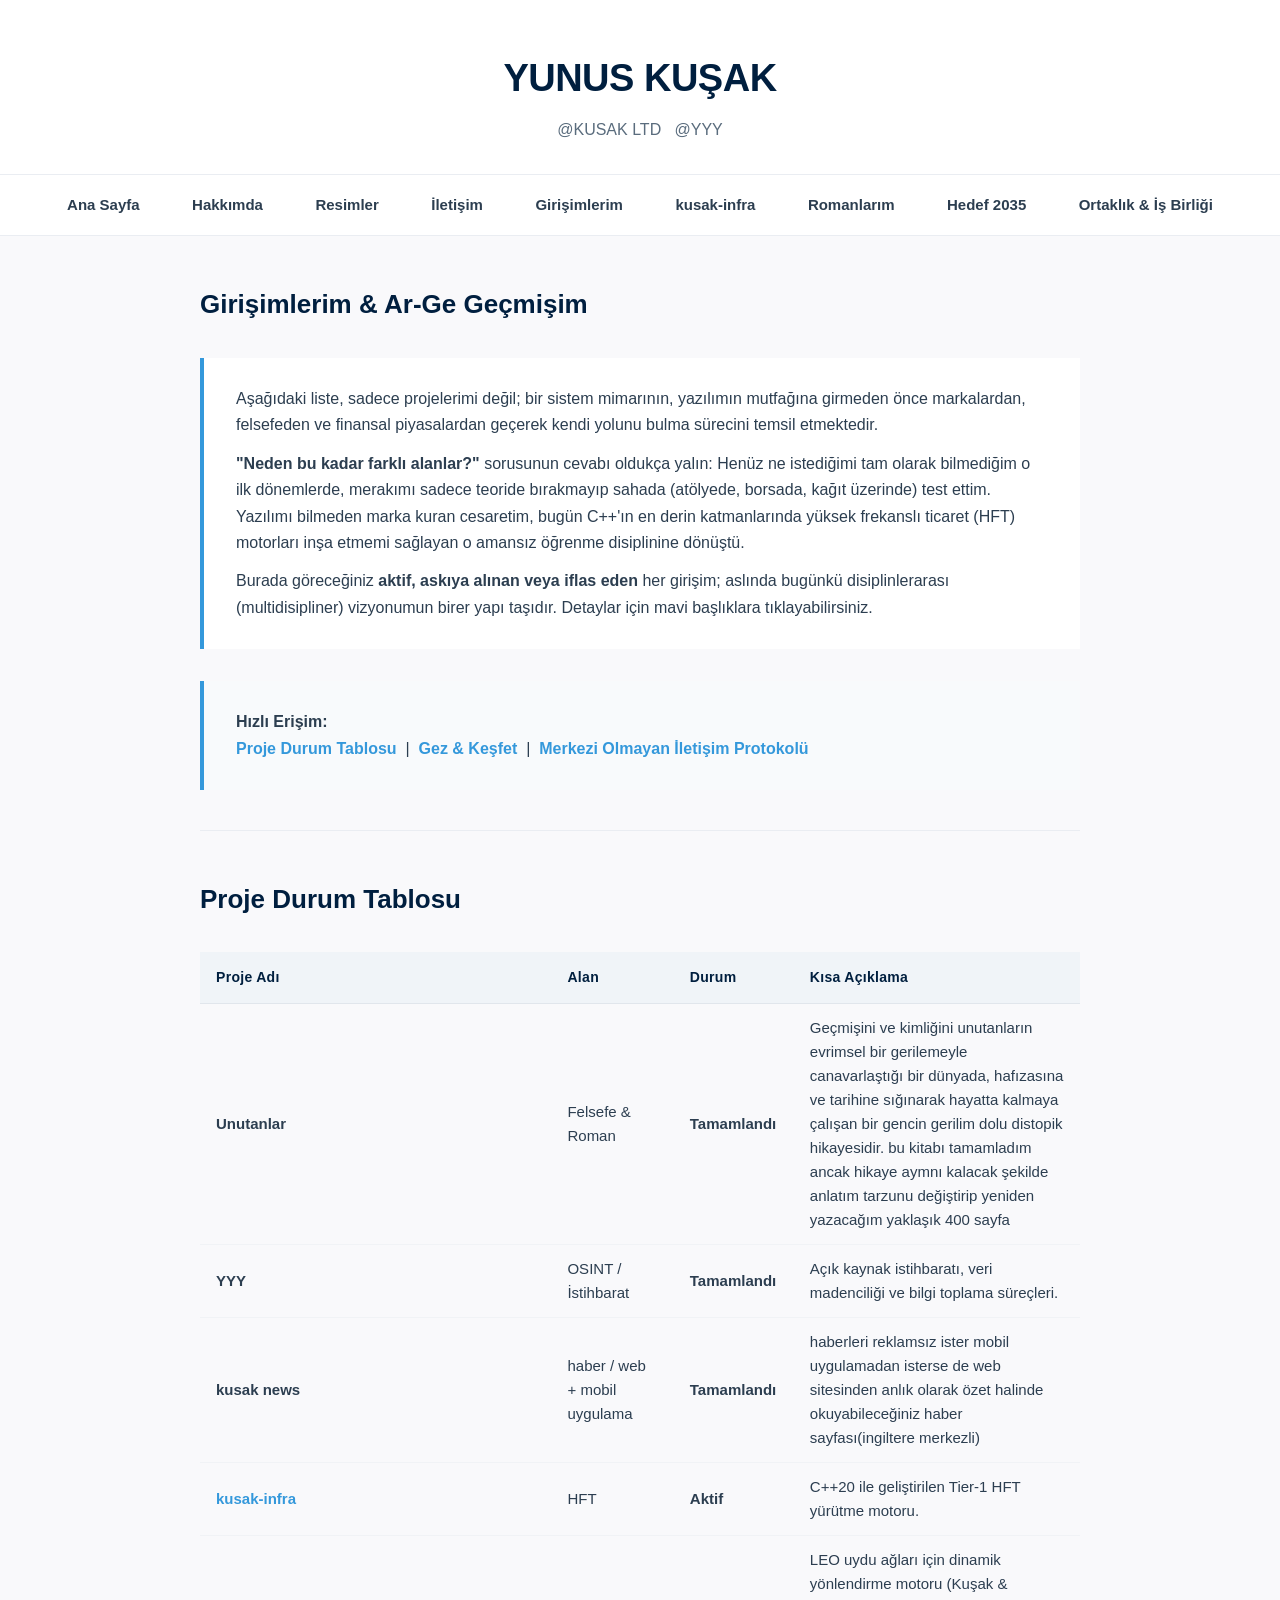
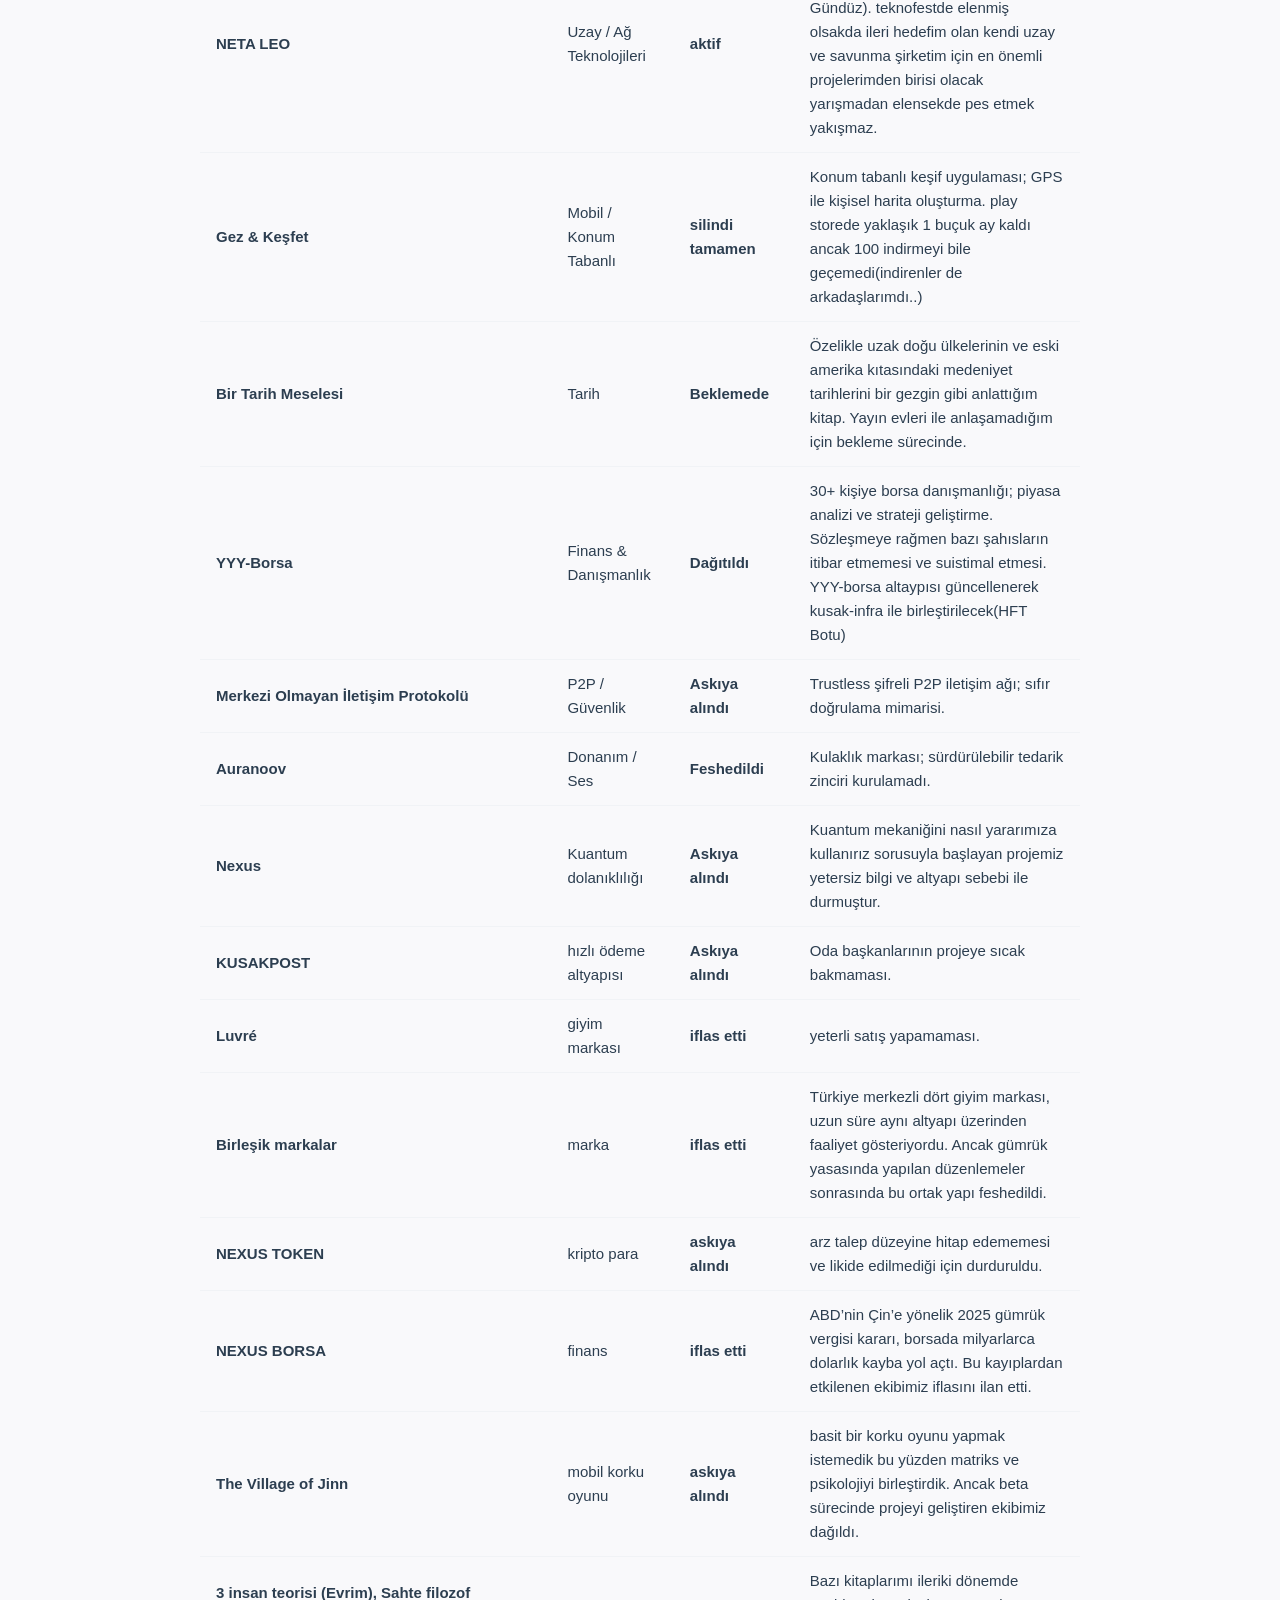
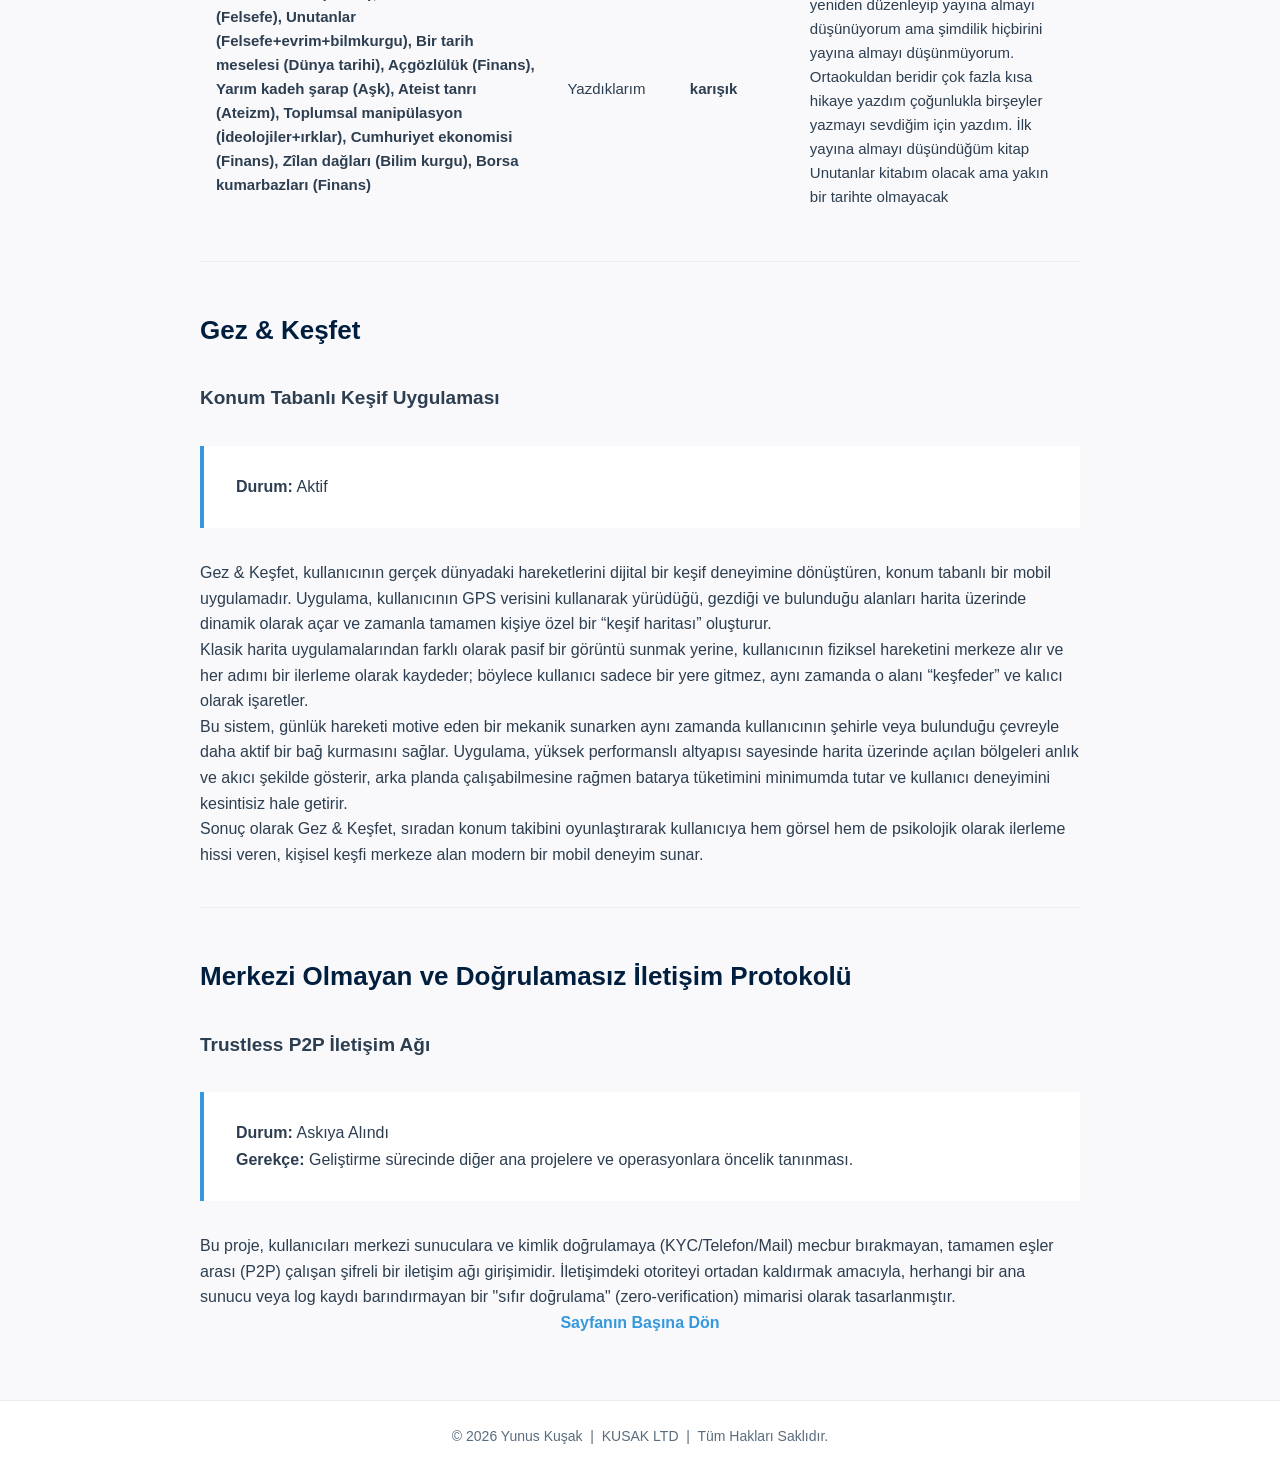
==== commit c895726e: "Update girisimlerim.html" ====
--- a/girisimlerim.html
+++ b/girisimlerim.html
@@ -166,6 +166,12 @@
             <td><b>askıya alındı</b></td>
             <td>basit bir korku oyunu yapmak istemedik bu yüzden matriks ve psikolojiyi birleştirdik. Ancak beta sürecinde projeyi geliştiren ekibimiz dağıldı.</td>
         </tr>
+          <tr>
+            <td><b>3 insan teorisi (Evrim), Sahte filozof (Felsefe), Unutanlar (Felsefe+evrim+bilmkurgu), Bir tarih meselesi (Dünya tarihi), Açgözlülük (Finans), Yarım kadeh şarap (Aşk), Ateist tanrı (Ateizm), Toplumsal manipülasyon (İdeolojiler+ırklar), Cumhuriyet ekonomisi (Finans), Zîlan dağları (Bilim kurgu), Borsa kumarbazları (Finans)</b></td>
+            <td>Yazdıklarım</td>
+            <td><b>karışık</b></td>
+            <td>Bazı kitaplarımı ileriki dönemde yeniden düzenleyip yayına almayı düşünüyorum ama şimdilik hiçbirini yayına almayı düşünmüyorum. Ortaokuldan beridir çok fazla kısa hikaye yazdım çoğunlukla birşeyler yazmayı sevdiğim için yazdım. İlk yayına almayı düşündüğüm kitap Unutanlar kitabım olacak ama yakın bir tarihte olmayacak </td>
+        </tr>
     </table>
 
     <hr>
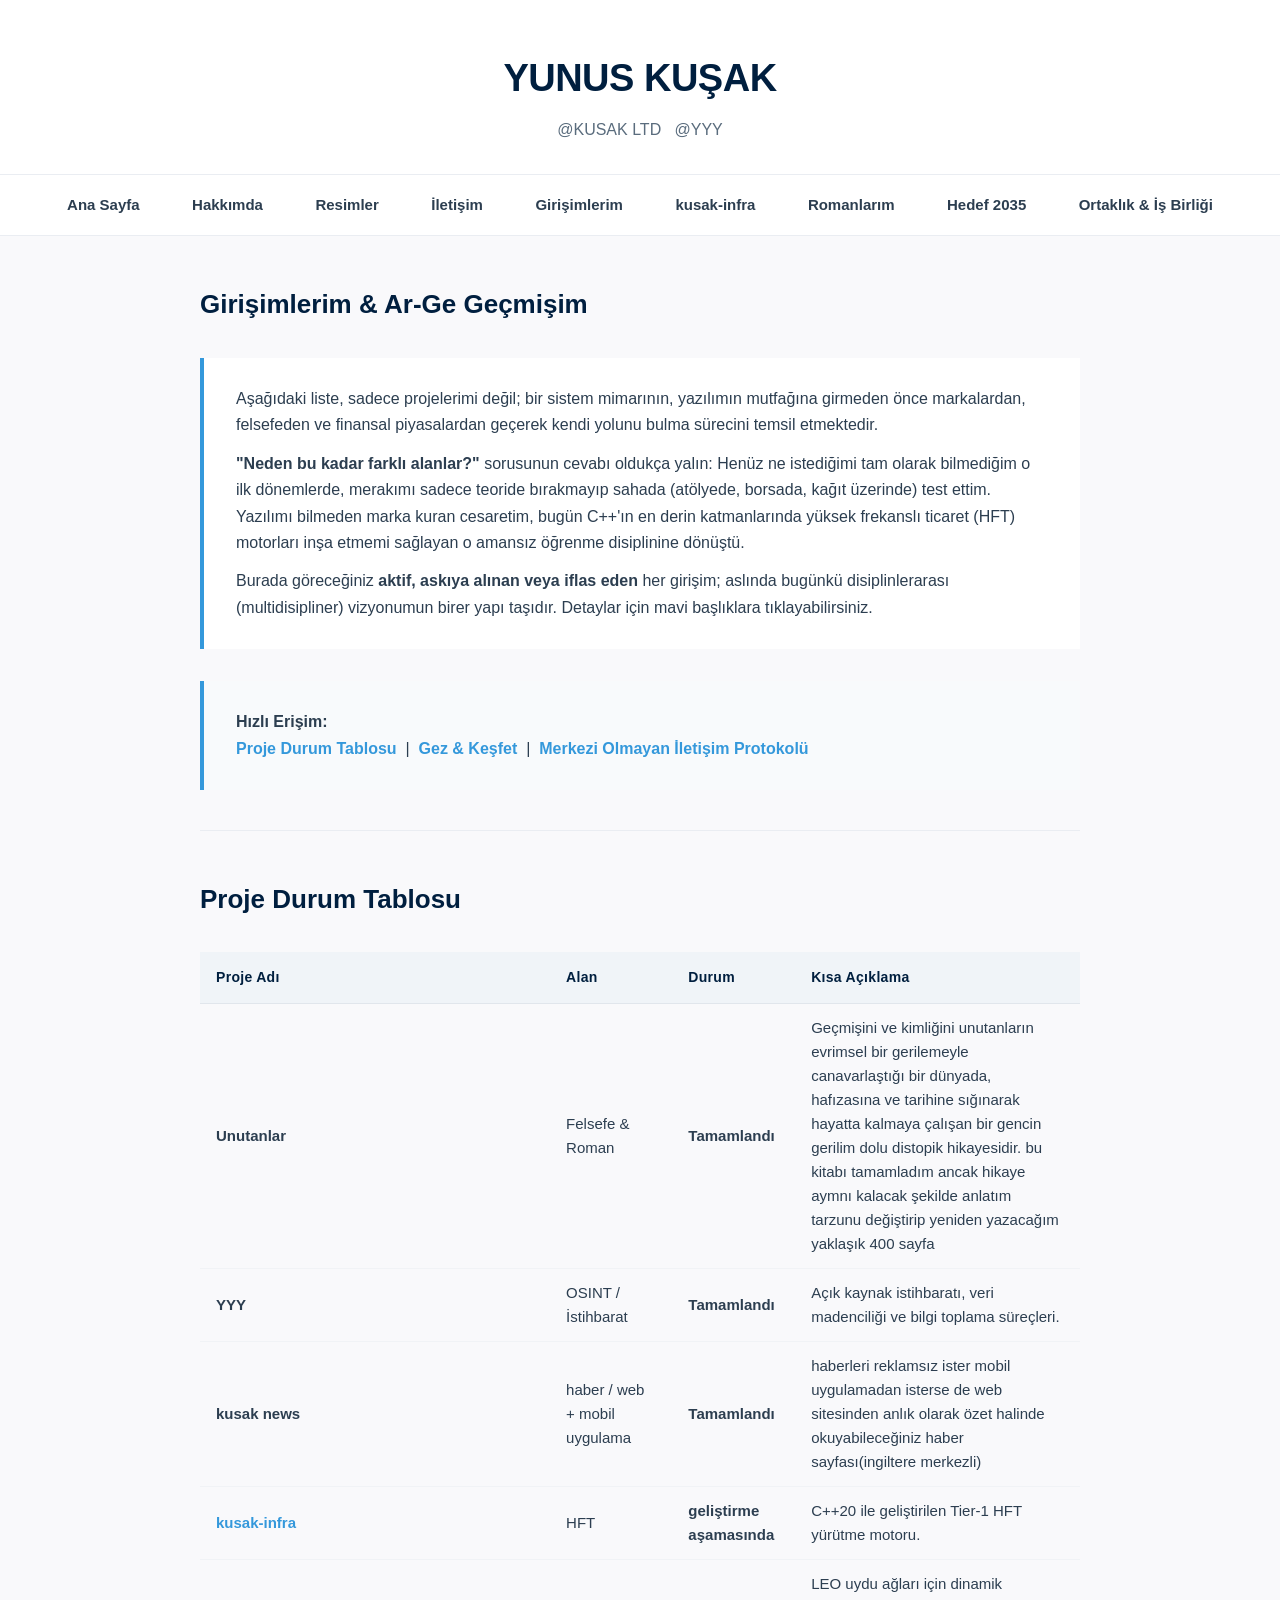
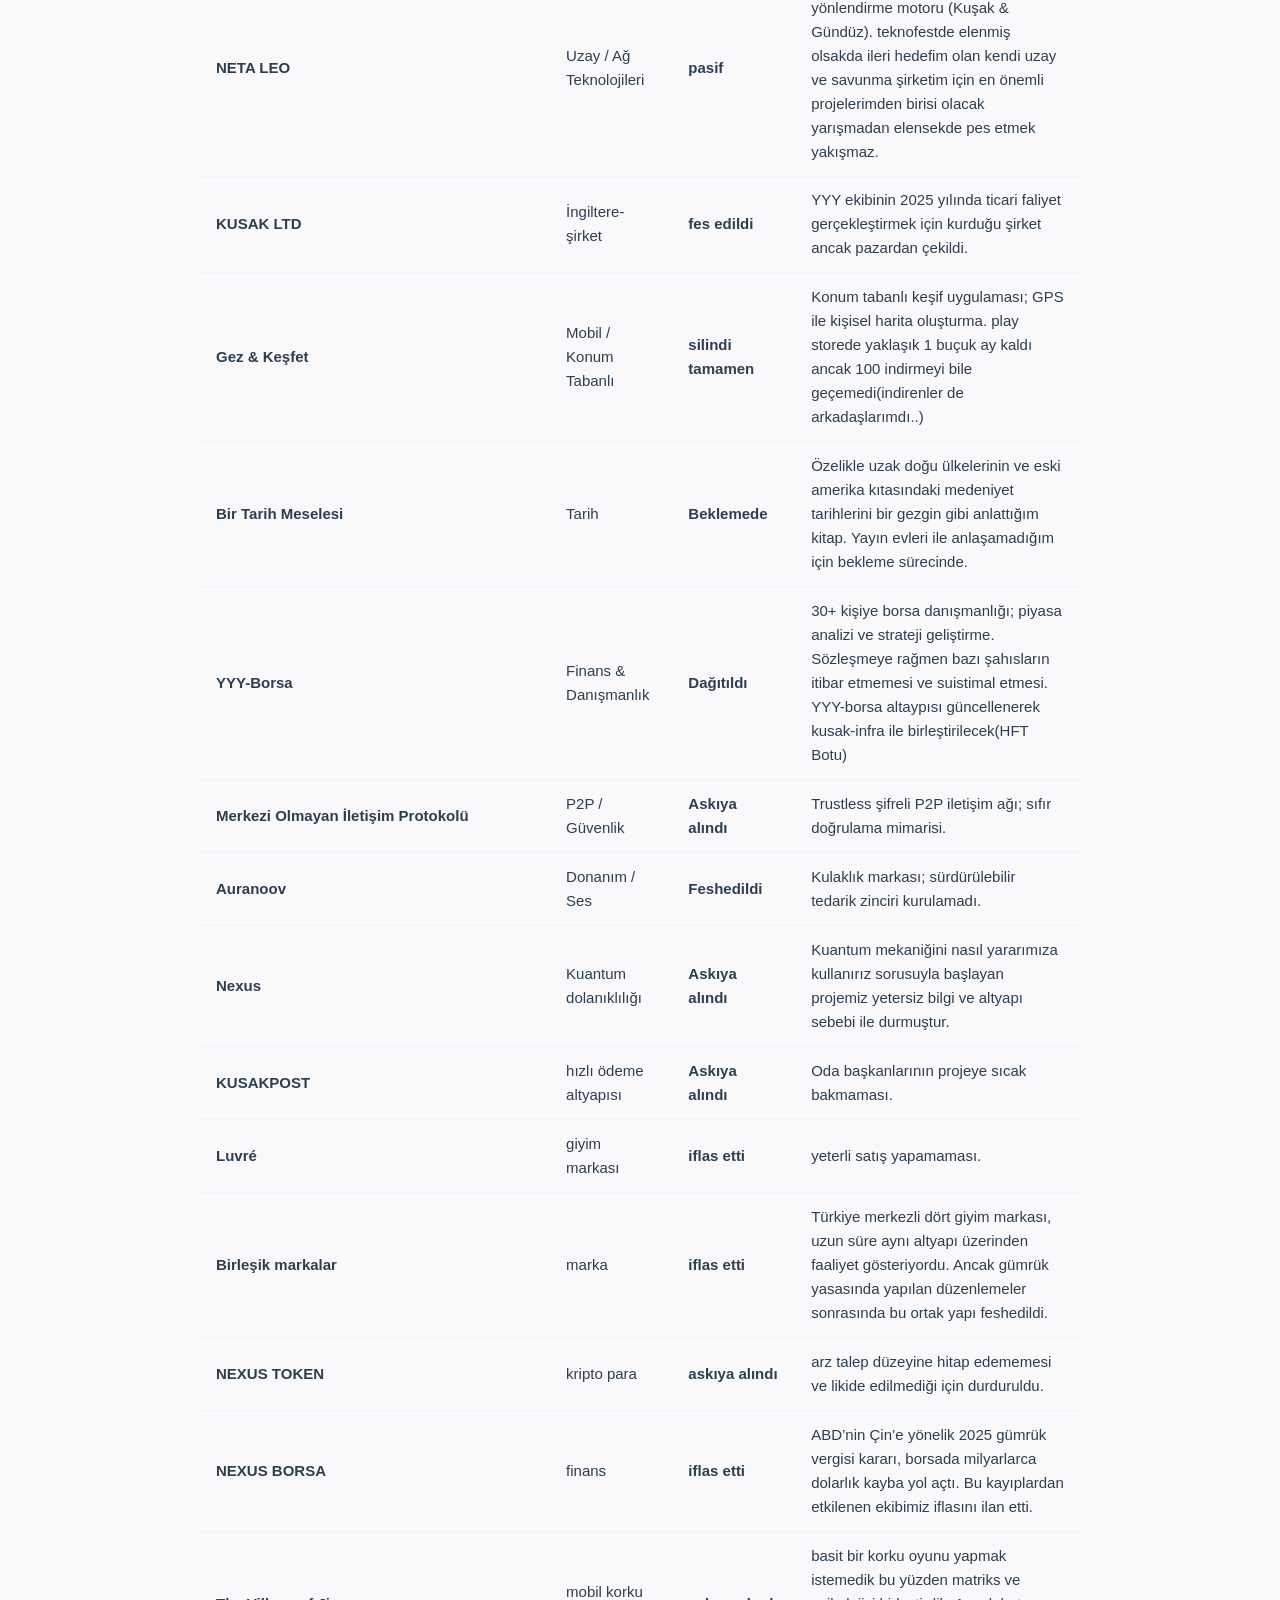
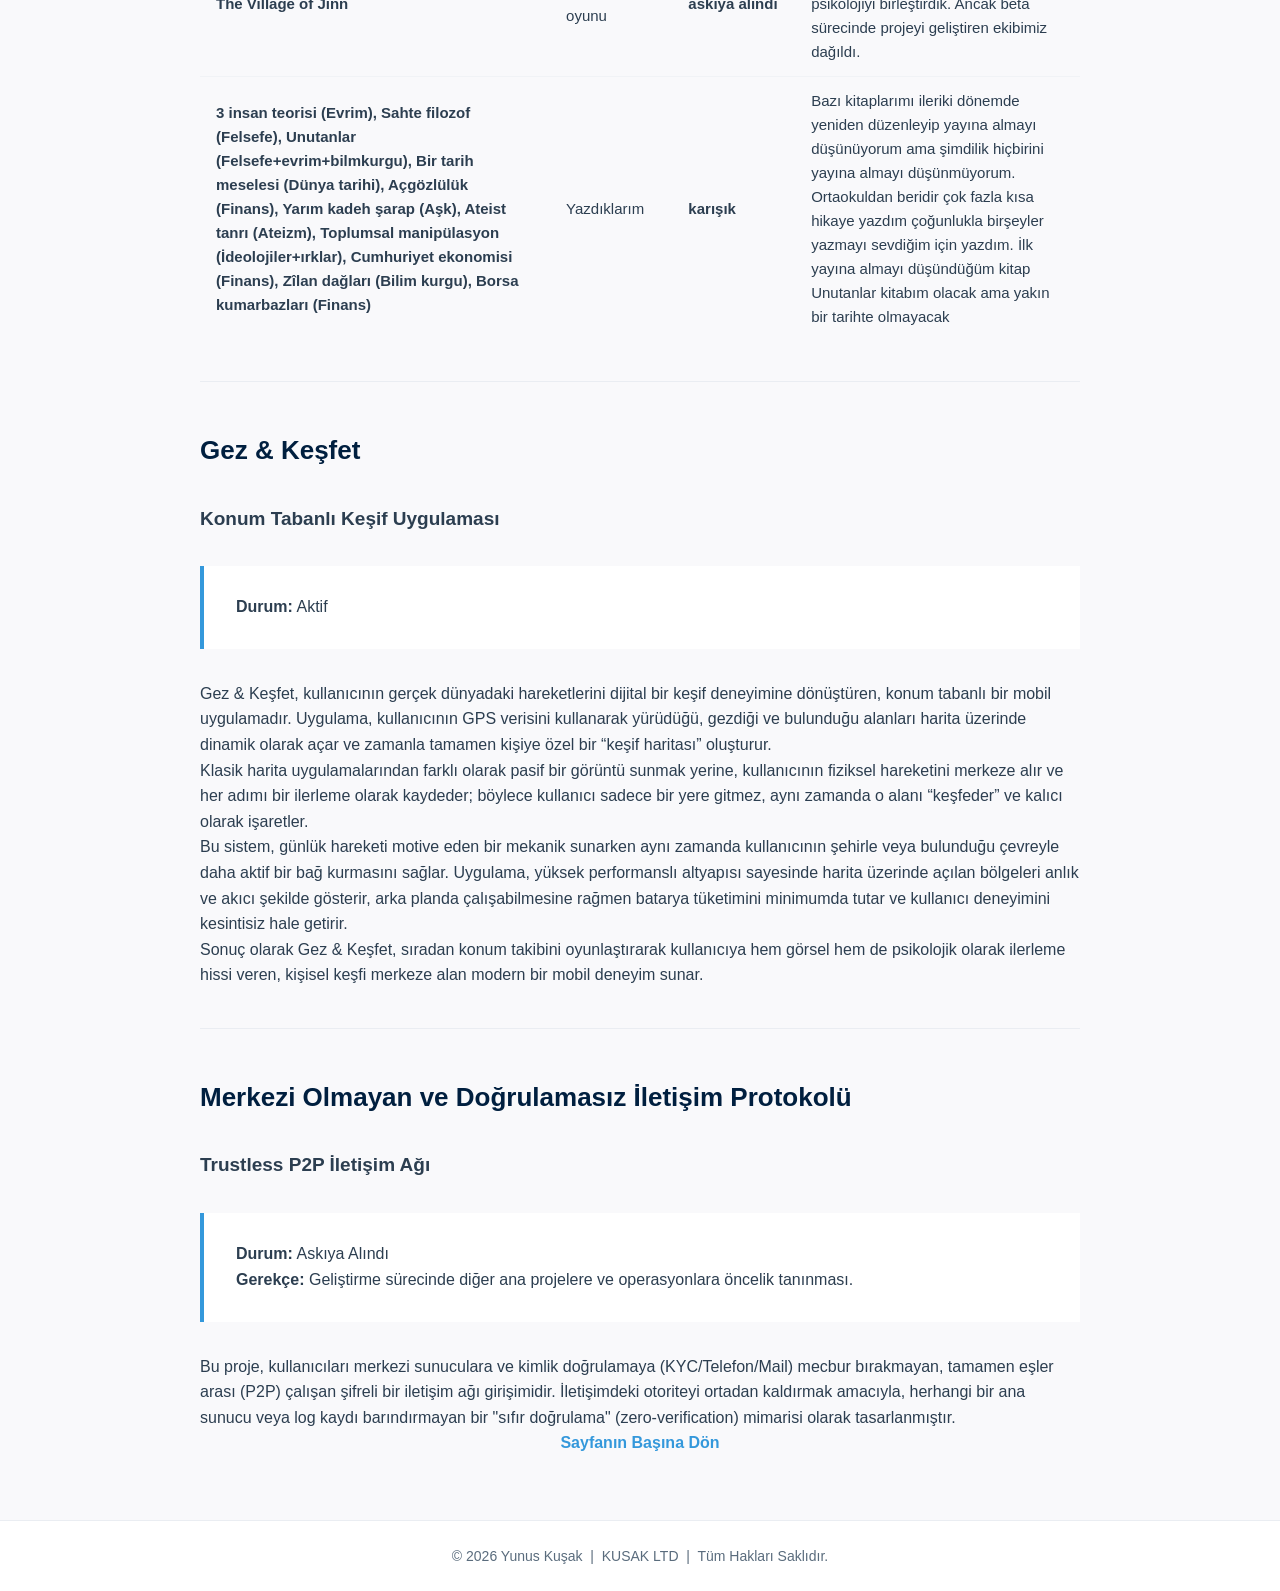
==== commit 928563e4: "Update girisimlerim.html" ====
--- a/girisimlerim.html
+++ b/girisimlerim.html
@@ -84,16 +84,22 @@
         <tr>
             <td><b><a href="kusak-infra.html">kusak-infra</a></b></td>
             <td>HFT</td>
-            <td><b>Aktif</b></td>
+            <td><b>geliştirme aşamasında</b></td>
             <td>C++20 ile geliştirilen Tier‑1 HFT yürütme motoru.</td>
         </tr>
         <tr>
             <td><b>NETA LEO</b></td>
             <td>Uzay / Ağ Teknolojileri</td>
-            <td><b>aktif</b></td>
+            <td><b>pasif</b></td>
             <td>LEO uydu ağları için dinamik yönlendirme motoru (Kuşak &amp; Gündüz). teknofestde elenmiş olsakda ileri hedefim olan kendi uzay ve savunma şirketim için en önemli projelerimden birisi olacak yarışmadan elensekde pes etmek yakışmaz.</td>
         </tr>
         <tr>
+        <tr>
+            <td><b>KUSAK LTD</b></td>
+            <td>İngiltere-şirket</td>
+            <td><b>fes edildi</b></td>
+            <td>YYY ekibinin 2025 yılında ticari faliyet gerçekleştirmek için kurduğu şirket ancak pazardan çekildi.</td>
+        </tr>
             <td><b>Gez &amp; Keşfet</b></td>
             <td>Mobil / Konum Tabanlı</td>
             <td><b>silindi tamamen</b></td>
